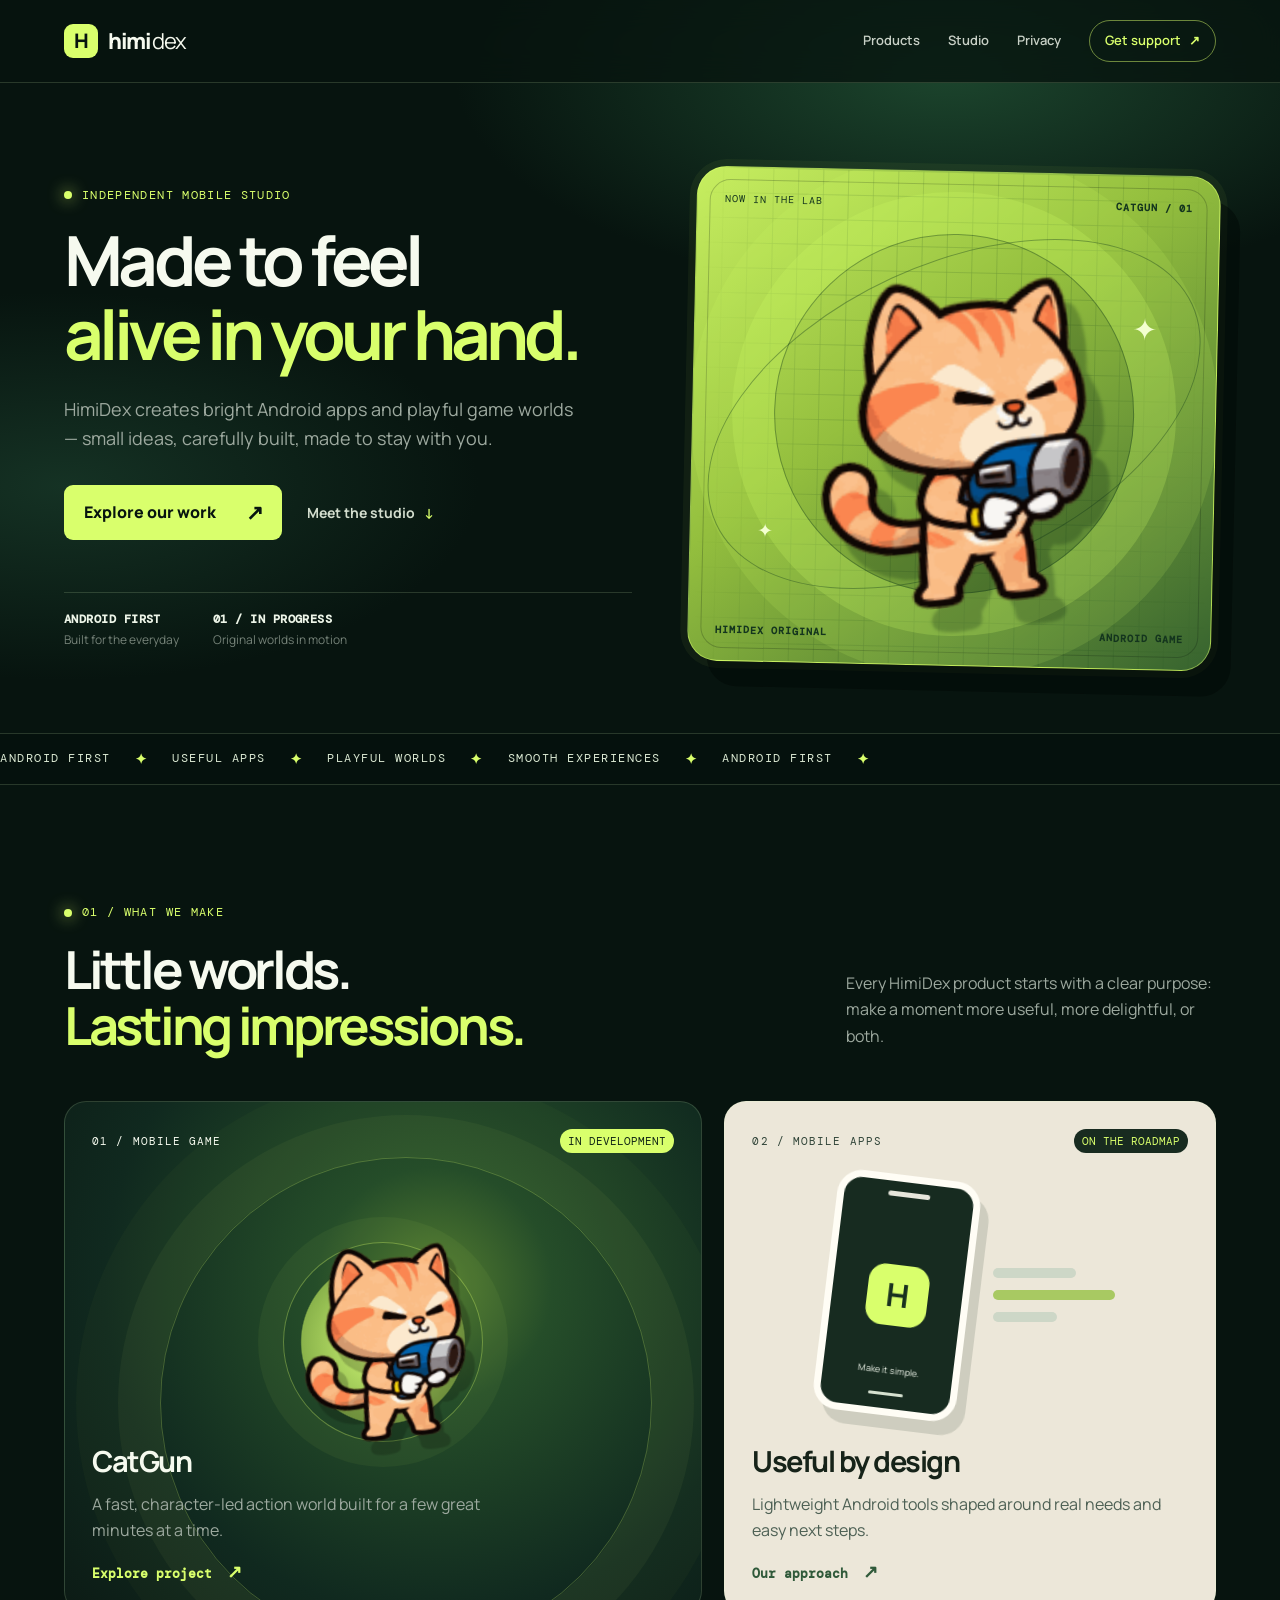
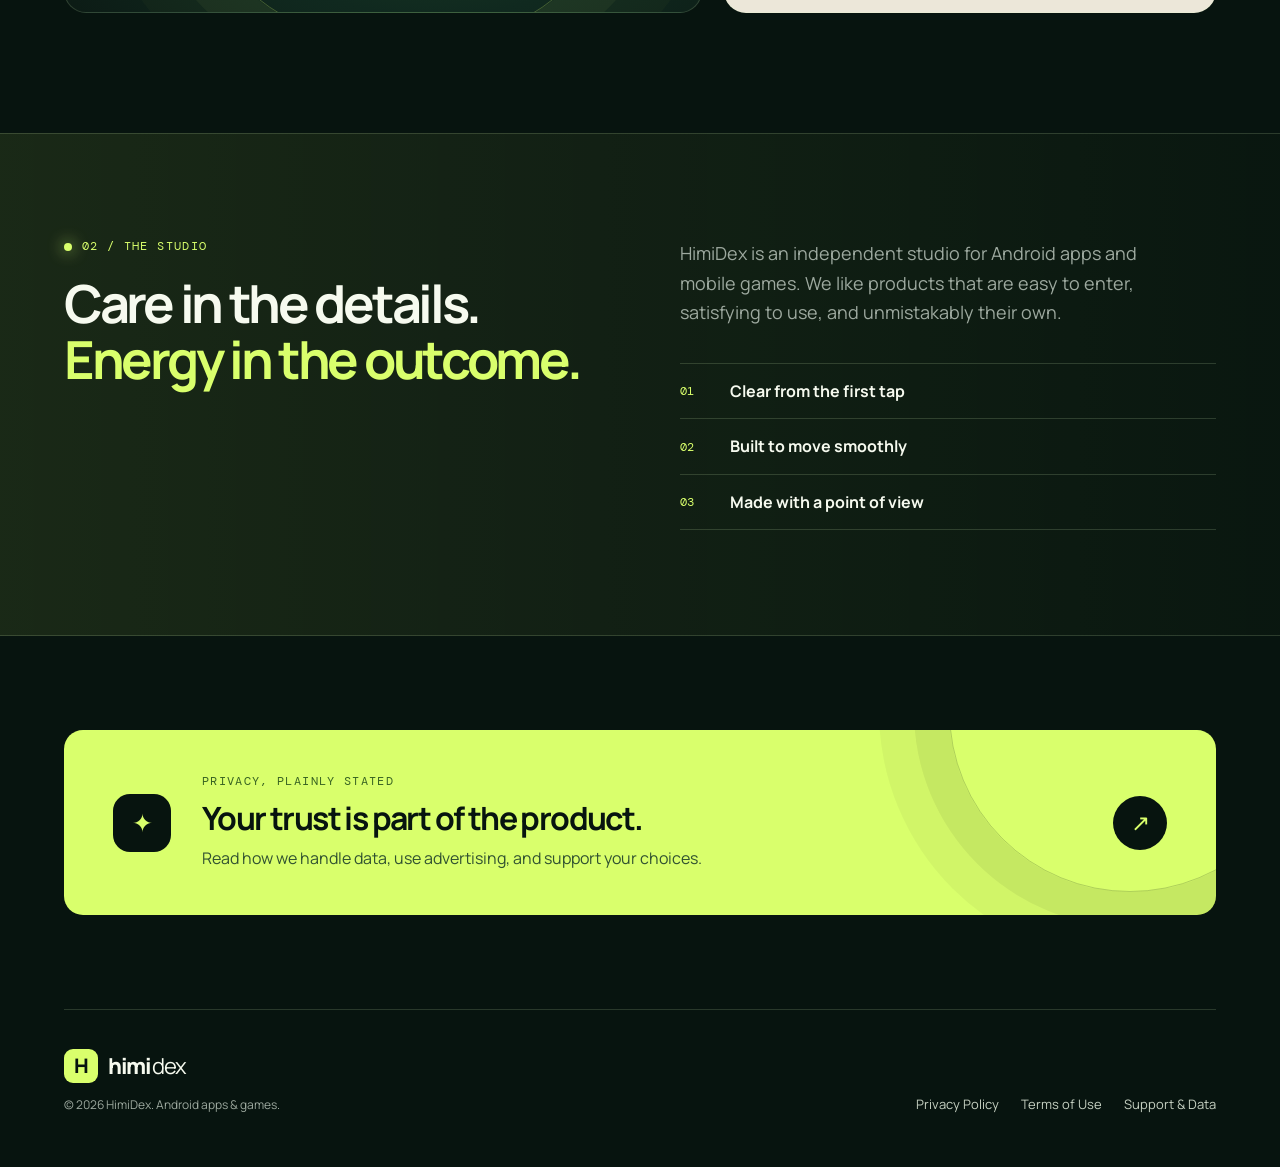
==== index.html @ a6551d79 "update" ====
<!doctype html>
<html lang="en">
<head>
  <meta charset="utf-8">
  <meta name="viewport" content="width=device-width,initial-scale=1">
  <meta name="theme-color" content="#07140f">
  <title>HimiDex — Android Apps & Games</title>
  <meta name="description" content="HimiDex builds Android apps and mobile games with personality, clarity, and momentum.">
  <link rel="stylesheet" href="/style.css">
  <link rel="icon" href="data:image/svg+xml,%3Csvg xmlns='http://www.w3.org/2000/svg' viewBox='0 0 40 40'%3E%3Crect width='40' height='40' rx='10' fill='%23d9ff6c'/%3E%3Ctext x='8' y='29' font-size='28' font-family='sans-serif' font-weight='bold' fill='%2307140f'%3EH%3C/text%3E%3C/svg%3E">
</head>
<body>
  <a class="skip" href="#main">Skip to content</a>
  <header class="site-header"><nav class="wrap"><a class="brand" href="/"><b>H</b>himi<span>dex</span></a><div class="links"><a href="#products">Products</a><a href="#about">Studio</a><a href="/privacy-policy/">Privacy</a><a class="contact" href="/support/">Get support <i>↗</i></a></div></nav></header>
  <main id="main">
    <section class="hero wrap">
      <div class="hero-copy">
        <div class="eyebrow"><span></span> Independent mobile studio</div>
        <h1>Made to feel<br><em>alive in your hand.</em></h1>
        <p>HimiDex creates bright Android apps and playful game worlds — small ideas, carefully built, made to stay with you.</p>
        <div class="hero-actions"><a class="button" href="#products">Explore our work <span>↗</span></a><a class="quiet-link" href="#about">Meet the studio <span>↓</span></a></div>
        <div class="hero-meta"><div><strong>Android first</strong><span>Built for the everyday</span></div><div><strong>01 / In progress</strong><span>Original worlds in motion</span></div></div>
      </div>
      <div class="hero-stage" aria-label="CatGun game project preview">
        <div class="stage-label"><span>NOW IN THE LAB</span><strong>CATGUN / 01</strong></div>
        <div class="orbit orbit-one"></div><div class="orbit orbit-two"></div><div class="spark spark-one">✦</div><div class="spark spark-two">✦</div>
        <div class="pixel-grid"></div><img src="/cat-hero.png" alt="Cat warrior character from the CatGun project" width="245" height="287">
        <div class="stage-foot"><span>HIMIDEX ORIGINAL</span><span>ANDROID GAME</span></div>
      </div>
    </section>
    <div class="ticker" aria-label="HimiDex values"><div><span>ANDROID FIRST</span><b>✦</b><span>USEFUL APPS</span><b>✦</b><span>PLAYFUL WORLDS</span><b>✦</b><span>SMOOTH EXPERIENCES</span><b>✦</b><span>ANDROID FIRST</span><b>✦</b></div></div>
    <section id="products" class="section wrap">
      <div class="section-head"><div><div class="eyebrow"><span></span> 01 / What we make</div><h2>Little worlds.<br><em>Lasting impressions.</em></h2></div><p>Every HimiDex product starts with a clear purpose: make a moment more useful, more delightful, or both.</p></div>
      <div class="product-grid">
        <article class="project-card game-card"><div class="card-top"><span>01 / Mobile game</span><i>In development</i></div><div class="game-orb"><img src="/cat-hero.png" alt="" width="100" height="117"></div><div class="card-bottom"><h3>CatGun</h3><p>A fast, character-led action world built for a few great minutes at a time.</p><a href="/support/" aria-label="Get support for CatGun">Explore project <span>↗</span></a></div></article>
        <article class="project-card app-card"><div class="card-top"><span>02 / Mobile apps</span><i>On the roadmap</i></div><div class="app-visual"><div class="phone"><span></span><b>H</b><small>Make it simple.</small><i></i></div><div class="app-lines"><span></span><span></span><span></span></div></div><div class="card-bottom"><h3>Useful by design</h3><p>Lightweight Android tools shaped around real needs and easy next steps.</p><a href="#about">Our approach <span>↗</span></a></div></article>
      </div>
    </section>
    <section id="about" class="studio-section"><div class="wrap studio-grid"><div><div class="eyebrow"><span></span> 02 / The studio</div><h2>Care in the details.<br><em>Energy in the outcome.</em></h2></div><div class="studio-copy"><p>HimiDex is an independent studio for Android apps and mobile games. We like products that are easy to enter, satisfying to use, and unmistakably their own.</p><div class="principles"><div><b>01</b><span>Clear from the first tap</span></div><div><b>02</b><span>Built to move smoothly</span></div><div><b>03</b><span>Made with a point of view</span></div></div></div></div></section>
    <section class="privacy-section wrap"><div class="privacy-card"><div class="privacy-mark">✦</div><div><div class="eyebrow">Privacy, plainly stated</div><h2>Your trust is part of the product.</h2><p>Read how we handle data, use advertising, and support your choices.</p></div><a class="round-link" href="/privacy-policy/" aria-label="Read our Privacy Policy">↗</a></div></section>
  </main>
  <footer class="wrap footer"><div><a class="brand" href="/"><b>H</b>himi<span>dex</span></a><p>© 2026 HimiDex. Android apps & games.</p></div><div class="footer-links"><a href="/privacy-policy/">Privacy Policy</a><a href="/terms/">Terms of Use</a><a href="/support/">Support & Data</a></div></footer>
</body></html>
---- style.css ----
@import url('https://fonts.googleapis.com/css2?family=DM+Mono&family=Manrope:wght@400;500;600;700;800&display=swap');
:root{color-scheme:dark;--ink:#07140f;--panel:#10261d;--muted:#9da99f;--acid:#d9ff6c;--line:rgba(220,255,192,.16);--white:#f6faef}*{box-sizing:border-box}html{scroll-behavior:smooth;scroll-padding-top:100px}body{margin:0;background:var(--ink);color:var(--white);font:16px/1.65 Manrope,Arial,sans-serif;overflow-x:hidden}body:before{content:"";position:fixed;inset:0;z-index:-2;background:radial-gradient(ellipse 55% 35% at 74% 8%,#1c452d 0%,transparent 70%),radial-gradient(ellipse 45% 30% at 5% 54%,#153224 0%,transparent 72%),var(--ink)}body:after{content:"";position:fixed;inset:0;z-index:-1;opacity:.17;pointer-events:none;background-image:linear-gradient(rgba(220,255,192,.14) 1px,transparent 1px),linear-gradient(90deg,rgba(220,255,192,.14) 1px,transparent 1px);background-size:70px 70px;mask-image:linear-gradient(#0001,transparent 70%)}a{color:inherit;text-decoration:none}.wrap{width:min(1190px,90%);margin-inline:auto}.skip{position:absolute;top:-60px;left:12px;background:var(--acid);color:var(--ink);padding:10px 14px;z-index:20}.skip:focus{top:12px}.site-header{border-bottom:1px solid var(--line);backdrop-filter:blur(16px);position:sticky;top:0;z-index:10;background:rgba(7,20,15,.78)}nav{height:82px;display:flex;align-items:center;justify-content:space-between;gap:24px}.brand{font-weight:800;letter-spacing:-1.3px;font-size:22px;display:flex;align-items:center;gap:1px}.brand b{display:grid;place-items:center;width:34px;height:34px;margin-right:9px;border-radius:9px;background:var(--acid);color:var(--ink);font:800 20px/1 Manrope}.brand span{font-weight:400}.links{display:flex;align-items:center;gap:28px;font-size:13px;font-weight:600;color:#c8d0c6}.links>a{transition:color .2s}.links>a:hover{color:var(--acid)}.contact{border:1px solid rgba(217,255,108,.48);border-radius:999px;padding:9px 15px;color:var(--acid)!important}.contact i{font-style:normal;margin-left:5px}.hero{min-height:650px;padding:79px 0 58px;display:grid;grid-template-columns:1.04fr .96fr;align-items:center;gap:60px}.eyebrow{font:12px/1.3 "DM Mono",monospace;letter-spacing:1.35px;text-transform:uppercase;color:var(--acid);display:flex;align-items:center;gap:10px;margin:0 0 20px}.eyebrow span{width:8px;height:8px;border-radius:50%;background:var(--acid);box-shadow:0 0 16px var(--acid)}h1,h2,h3,p{margin-top:0}h1{font-size:clamp(45px,5.4vw,76px);line-height:1.06;letter-spacing:-4.6px;margin-bottom:25px;max-width:700px}h1 em,h2 em{font-style:normal;color:var(--acid)}p{color:var(--muted)}.hero-copy>p{max-width:520px;font-size:18px}.hero-actions{display:flex;align-items:center;gap:25px;margin-top:31px}.button{background:var(--acid);color:var(--ink);display:inline-flex;align-items:center;gap:30px;font-weight:800;padding:14px 18px 14px 20px;border-radius:9px;transition:transform .2s,box-shadow .2s}.button span{font-size:21px;line-height:1}.button:hover{transform:translateY(-3px);box-shadow:0 13px 30px rgba(217,255,108,.18)}.quiet-link{font-size:14px;font-weight:700;color:#d3ddce}.quiet-link span{color:var(--acid);margin-left:6px}.hero-meta{display:flex;gap:34px;margin-top:52px;padding-top:18px;border-top:1px solid var(--line)}.hero-meta div{display:grid}.hero-meta strong{font:700 12px "DM Mono",monospace;color:#edf5e8;text-transform:uppercase;letter-spacing:.45px}.hero-meta span{font-size:12px;color:#758278;margin-top:3px}.hero-stage{position:relative;min-height:495px;border:1px solid rgba(217,255,108,.5);border-radius:30px;overflow:hidden;background:linear-gradient(142deg,#d9ff6c -15%,#94bf3e 42%,#1e4b2b 115%);isolation:isolate;box-shadow:20px 25px 0 rgba(1,8,5,.45),0 0 0 7px rgba(217,255,108,.05);transform:rotate(1.25deg)}.hero-stage:after{content:"";position:absolute;inset:12px;border:1px solid rgba(3,20,10,.22);border-radius:21px;z-index:-1}.stage-label,.stage-foot{position:absolute;left:27px;right:27px;display:flex;justify-content:space-between;z-index:3;color:#14351e;font:10px "DM Mono",monospace;letter-spacing:1px}.stage-label{top:25px}.stage-label strong{font-size:10px}.stage-foot{bottom:24px;font-weight:700}.hero-stage img{position:absolute;width:276px;height:auto;left:50%;top:50%;z-index:2;transform:translate(-50%,-43%) rotate(-7deg);filter:drop-shadow(16px 26px 1px rgba(11,40,19,.28));image-rendering:auto}.orbit{position:absolute;border:1px solid rgba(14,56,26,.37);border-radius:50%;left:50%;top:49%;transform:translate(-50%,-50%);z-index:1}.orbit-one{width:360px;height:360px;box-shadow:0 0 0 42px rgba(205,255,100,.21),0 0 0 84px rgba(205,255,100,.13)}.orbit-two{width:525px;height:300px;transform:translate(-50%,-50%) rotate(-26deg)}.pixel-grid{position:absolute;inset:0;opacity:.28;background-image:linear-gradient(rgba(22,66,30,.54) 1px,transparent 1px),linear-gradient(90deg,rgba(22,66,30,.54) 1px,transparent 1px);background-size:25px 25px;mask-image:linear-gradient(90deg,transparent,#000 28%,#000 75%,transparent)}.spark{position:absolute;color:#f3ffd0;font-size:30px;z-index:3}.spark-one{right:60px;top:128px}.spark-two{left:67px;bottom:115px;font-size:19px}.ticker{border-block:1px solid var(--line);overflow:hidden;background:rgba(5,17,12,.52);white-space:nowrap}.ticker>div{padding:16px 0;display:flex;width:max-content;gap:24px;font:12px "DM Mono",monospace;letter-spacing:1.5px;color:#dbe9d3;animation:marquee 28s linear infinite}.ticker b{color:var(--acid);font-size:14px}@keyframes marquee{to{transform:translateX(-20%)}}.section{padding:120px 0}.section-head{display:flex;justify-content:space-between;align-items:end;gap:55px;margin-bottom:47px}.section-head h2,.studio-section h2{font-size:clamp(37px,4.1vw,58px);line-height:1.08;letter-spacing:-3.3px;margin:0}.section-head>p{max-width:370px;margin:0 0 5px}.product-grid{display:grid;grid-template-columns:1.13fr .87fr;gap:22px}.project-card{min-height:510px;padding:27px;border:1px solid var(--line);border-radius:22px;display:flex;flex-direction:column;overflow:hidden;position:relative}.card-top{display:flex;justify-content:space-between;align-items:center;font:11px "DM Mono",monospace;letter-spacing:1.1px;text-transform:uppercase;z-index:2}.card-top i{font-style:normal;letter-spacing:0;color:#122716;background:var(--acid);padding:5px 8px;border-radius:99px}.game-card{background:radial-gradient(circle at 58% 36%,#547d30 0%,#254d29 24%,#10291f 67%,#0c1b15 100%)}.game-card:before{content:"";position:absolute;width:490px;height:490px;border-radius:50%;border:1px solid rgba(217,255,108,.25);left:15%;top:55px;box-shadow:0 0 0 42px rgba(217,255,108,.045),0 0 0 84px rgba(217,255,108,.025)}.game-orb{position:absolute;left:50%;top:47%;width:200px;height:200px;transform:translate(-50%,-50%);border-radius:50%;display:grid;place-items:center;border:1px solid rgba(217,255,108,.35);background:radial-gradient(circle,#d7ff79,#8ab34b 58%,transparent 59%);box-shadow:0 0 0 25px rgba(217,255,108,.05)}.game-orb img{width:164px;height:auto;filter:drop-shadow(8px 15px 0 rgba(0,0,0,.2));transform:rotate(-7deg)}.card-bottom{margin-top:auto;position:relative;z-index:2}.card-bottom h3{font-size:29px;letter-spacing:-1.5px;margin-bottom:5px}.card-bottom p{max-width:450px;margin-bottom:15px}.card-bottom a{font:700 13px "DM Mono",monospace;color:var(--acid)}.card-bottom a span{font-size:18px;margin-left:7px}.app-card{background:#ece7d9;color:#162319}.app-card .card-top{color:#304438}.app-card .card-top i{background:#182b20;color:var(--acid)}.app-card .card-bottom p{color:#4d6054}.app-card .card-bottom a{color:#305a3a}.app-visual{display:flex;gap:24px;align-items:center;justify-content:center;height:285px;position:relative}.phone{width:144px;height:241px;border-radius:25px;background:#172b20;border:7px solid #fffdf5;box-shadow:10px 13px 0 rgba(15,34,19,.13);display:flex;align-items:center;justify-content:center;position:relative;transform:rotate(7deg)}.phone>span{position:absolute;top:10px;width:42px;height:5px;background:#e6e5db;border-radius:10px}.phone b{display:grid;place-items:center;width:61px;height:61px;border-radius:17px;background:var(--acid);color:#18301e;font-size:32px}.phone small{position:absolute;bottom:30px;color:#edf4e9;font-size:9px}.phone i{position:absolute;bottom:13px;width:35px;height:3px;background:#d6e1d0;border-radius:99px}.app-lines{display:grid;gap:12px}.app-lines span{display:block;height:10px;border-radius:99px;background:#cdd7c7}.app-lines span:nth-child(1){width:83px}.app-lines span:nth-child(2){width:122px;background:#a8c962}.app-lines span:nth-child(3){width:64px}.studio-section{background:linear-gradient(90deg,rgba(217,255,108,.09),rgba(217,255,108,.015));border-block:1px solid var(--line);padding:105px 0}.studio-grid{display:grid;grid-template-columns:1fr 1fr;gap:80px}.studio-copy>p{font-size:18px;max-width:505px}.principles{margin-top:35px;border-top:1px solid var(--line)}.principles div{display:grid;grid-template-columns:50px 1fr;align-items:center;padding:14px 0;border-bottom:1px solid var(--line)}.principles b{color:var(--acid);font:12px "DM Mono",monospace}.principles span{font-weight:700}.privacy-section{padding:94px 0}.privacy-card{padding:44px 49px;display:grid;grid-template-columns:auto 1fr auto;align-items:center;gap:31px;border-radius:19px;background:var(--acid);color:var(--ink);position:relative;overflow:hidden}.privacy-card:after{content:"";position:absolute;width:360px;height:360px;border-radius:50%;border:1px solid rgba(7,20,15,.2);right:-95px;top:-200px;box-shadow:0 0 0 35px rgba(7,20,15,.06),0 0 0 70px rgba(7,20,15,.04)}.privacy-mark{width:58px;height:58px;display:grid;place-items:center;border-radius:17px;background:var(--ink);color:var(--acid);font-size:25px}.privacy-card .eyebrow{color:#386322;margin-bottom:10px}.privacy-card h2{font-size:32px;line-height:1.15;letter-spacing:-1.6px;margin-bottom:8px}.privacy-card p{color:#315231;margin:0}.round-link{position:relative;z-index:1;width:54px;height:54px;border-radius:50%;display:grid;place-items:center;background:var(--ink);color:var(--acid);font-size:23px;transition:transform .2s}.round-link:hover{transform:rotate(45deg)}.footer{border-top:1px solid var(--line);padding:38px 0 52px;display:flex;align-items:end;justify-content:space-between;gap:25px}.footer p{font-size:12px;margin:11px 0 0}.footer-links{display:flex;gap:22px;flex-wrap:wrap;font-size:13px;color:#c6d1c2}.footer-links a:hover{color:var(--acid)}.legal{max-width:800px;padding:65px 0 90px}.legal h1{font-size:42px;letter-spacing:-1.5px}.legal h2{font-size:23px;margin-top:38px}.legal a{text-decoration:underline}.notice{border-left:3px solid var(--acid);background:var(--panel);padding:20px 24px}.legal li{color:var(--muted);margin:10px 0}@media(max-width:780px){.wrap{width:min(92%,1190px)}nav{height:auto;min-height:74px;padding:14px 0}.links{gap:13px;font-size:11px}.links>a:not(.contact){display:none}.contact{padding:8px 11px}.hero{grid-template-columns:1fr;padding:58px 0 46px;gap:48px;min-height:0}h1{letter-spacing:-3px}.hero-copy>p{font-size:16px}.hero-meta{margin-top:35px;gap:17px}.hero-stage{min-height:410px;transform:none}.hero-stage img{width:230px}.section{padding:78px 0}.section-head{display:block;margin-bottom:32px}.section-head>p{margin-top:21px}.product-grid,.studio-grid{grid-template-columns:1fr}.project-card{min-height:450px}.studio-section{padding:75px 0}.studio-grid{gap:28px}.privacy-section{padding:65px 0}.privacy-card{padding:29px;grid-template-columns:auto 1fr;gap:20px}.privacy-card h2{font-size:26px}.privacy-card p{grid-column:1/-1}.round-link{grid-column:2;justify-self:end}.footer{display:block}.footer-links{margin-top:25px}.ticker>div{animation-duration:20s}.legal h1{font-size:34px}}@media(prefers-reduced-motion:reduce){*,*:before,*:after{animation:none!important;scroll-behavior:auto!important;transition:none!important}}
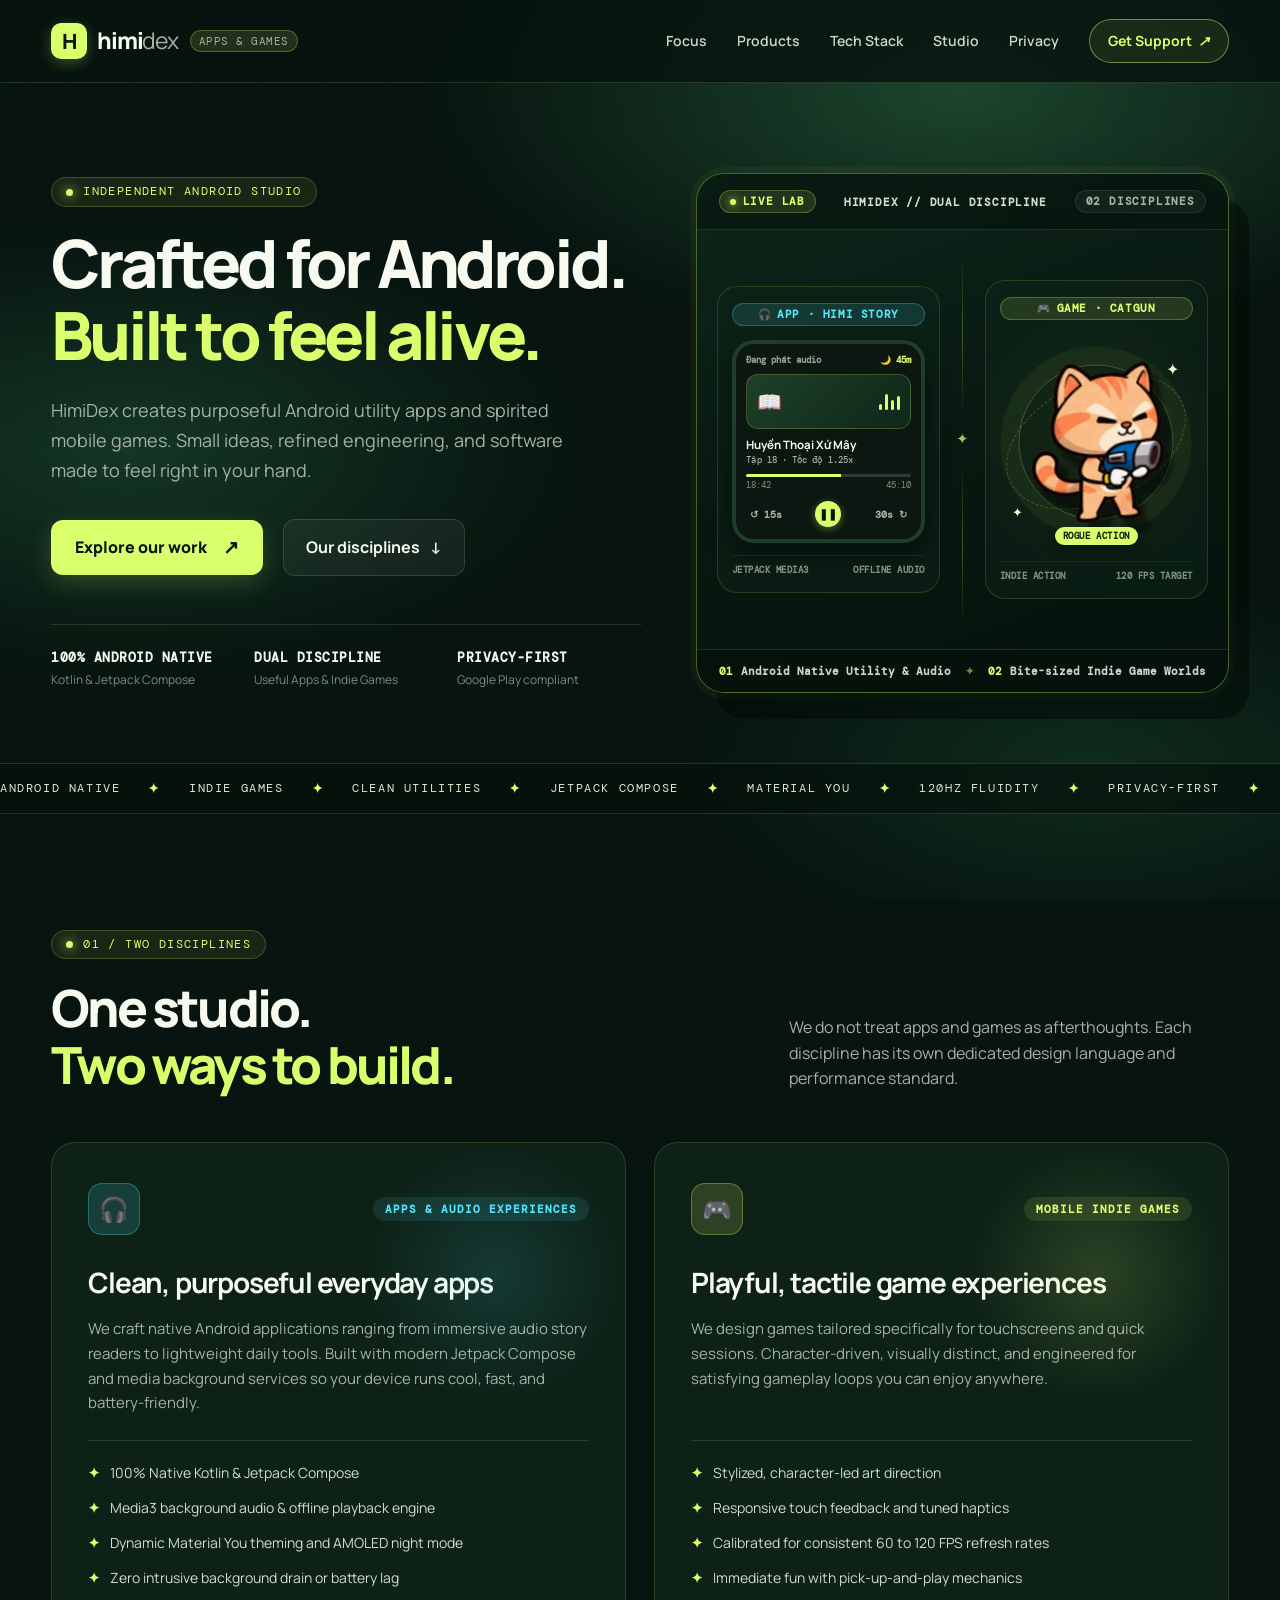
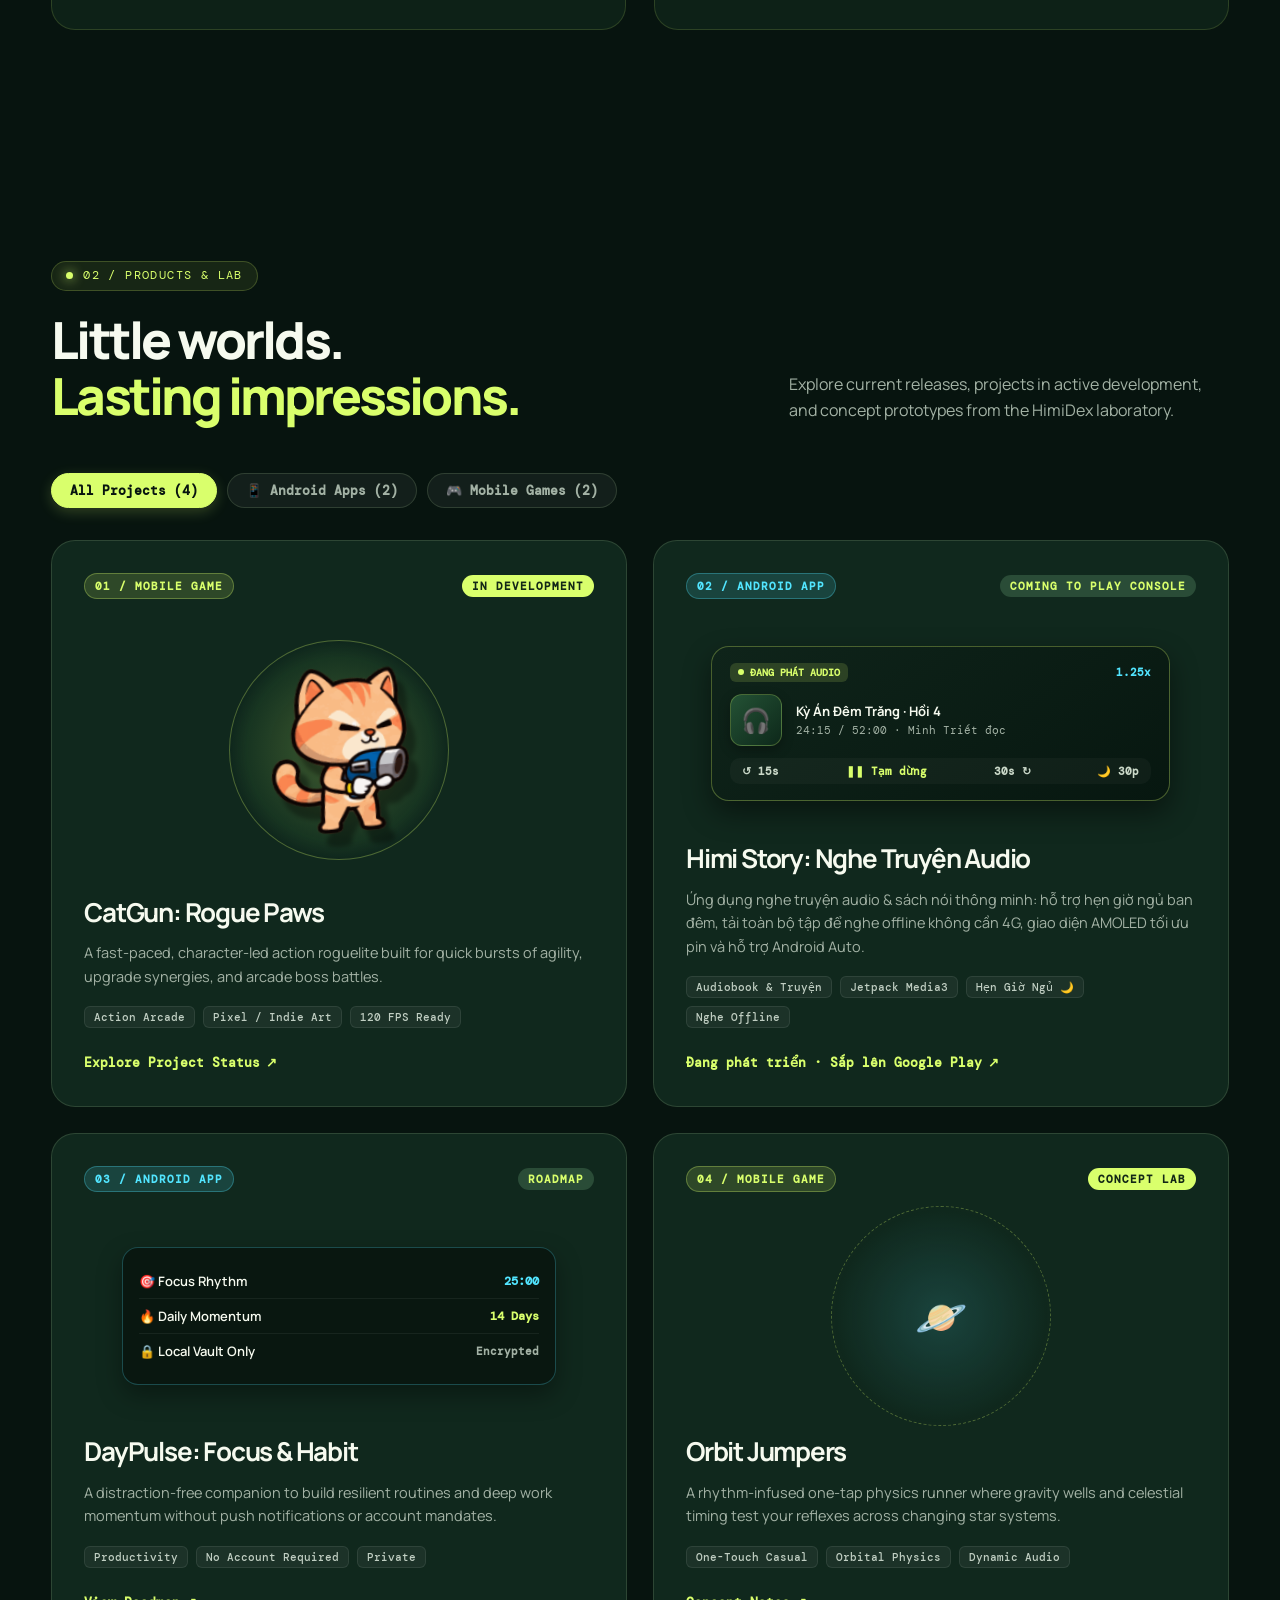
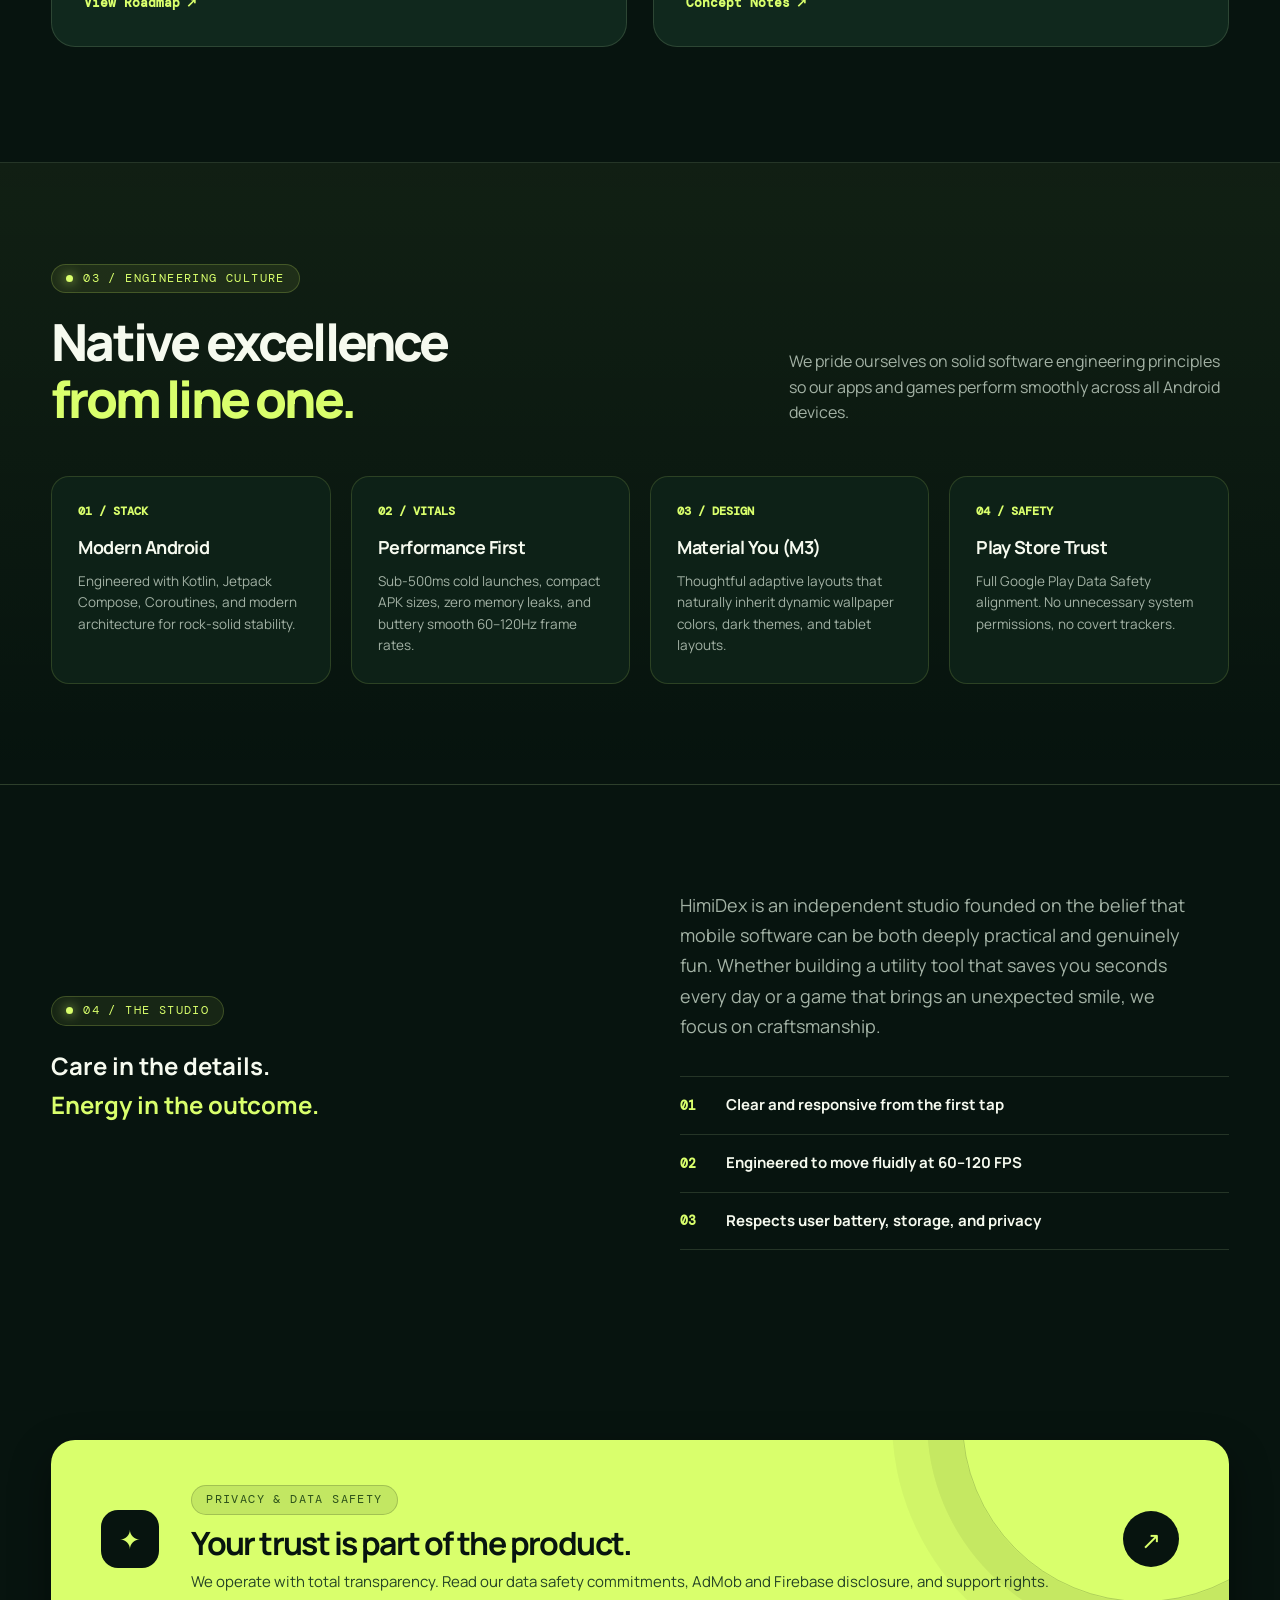
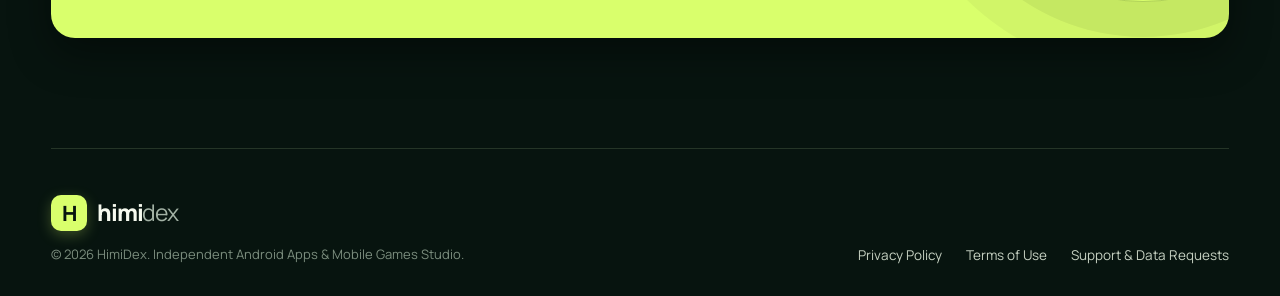
==== commit a8580b19: "update" ====
--- a/index.html
+++ b/index.html
@@ -2,42 +2,471 @@
 <html lang="en">
 <head>
   <meta charset="utf-8">
-  <meta name="viewport" content="width=device-width,initial-scale=1">
+  <meta name="viewport" content="width=device-width, initial-scale=1">
   <meta name="theme-color" content="#07140f">
-  <title>HimiDex — Android Apps & Games</title>
-  <meta name="description" content="HimiDex builds Android apps and mobile games with personality, clarity, and momentum.">
-  <link rel="stylesheet" href="/style.css">
-  <link rel="icon" href="data:image/svg+xml,%3Csvg xmlns='http://www.w3.org/2000/svg' viewBox='0 0 40 40'%3E%3Crect width='40' height='40' rx='10' fill='%23d9ff6c'/%3E%3Ctext x='8' y='29' font-size='28' font-family='sans-serif' font-weight='bold' fill='%2307140f'%3EH%3C/text%3E%3C/svg%3E">
+  <title>HimiDex — Android Apps & Mobile Games Studio</title>
+  <meta name="description" content="HimiDex is an independent mobile studio crafting lightweight Android utility apps and playful indie mobile games. Built for performance, personality, and privacy.">
+  <link rel="stylesheet" href="style.css">
+  <link rel="icon" href="data:image/svg+xml,%3Csvg xmlns='http://www.w3.org/2000/svg' viewBox='0 0 40 40'%3E%3Crect width='40' height='40' rx='10' fill='%23d9ff6c'/%3E%3Ctext x='8' y='29' font-size='28' font-family='sans-serif' font-weight='800' fill='%2307140f'%3EH%3C/text%3E%3C/svg%3E">
 </head>
 <body>
   <a class="skip" href="#main">Skip to content</a>
-  <header class="site-header"><nav class="wrap"><a class="brand" href="/"><b>H</b>himi<span>dex</span></a><div class="links"><a href="#products">Products</a><a href="#about">Studio</a><a href="/privacy-policy/">Privacy</a><a class="contact" href="/support/">Get support <i>↗</i></a></div></nav></header>
+
+  <!-- Header -->
+  <header class="site-header">
+    <nav class="wrap">
+      <a class="brand" href="./" aria-label="HimiDex Home">
+        <b>H</b>himi<span>dex</span>
+        <span class="brand-badge">APPS &amp; GAMES</span>
+      </a>
+      <div class="links">
+        <a href="#focus">Focus</a>
+        <a href="#products">Products</a>
+        <a href="#engineering">Tech Stack</a>
+        <a href="#about">Studio</a>
+        <a href="privacy-policy/">Privacy</a>
+        <a class="contact-btn" href="support/">Get Support <i>↗</i></a>
+      </div>
+    </nav>
+  </header>
+
   <main id="main">
+    <!-- Hero Section -->
     <section class="hero wrap">
       <div class="hero-copy">
-        <div class="eyebrow"><span></span> Independent mobile studio</div>
-        <h1>Made to feel<br><em>alive in your hand.</em></h1>
-        <p>HimiDex creates bright Android apps and playful game worlds — small ideas, carefully built, made to stay with you.</p>
-        <div class="hero-actions"><a class="button" href="#products">Explore our work <span>↗</span></a><a class="quiet-link" href="#about">Meet the studio <span>↓</span></a></div>
-        <div class="hero-meta"><div><strong>Android first</strong><span>Built for the everyday</span></div><div><strong>01 / In progress</strong><span>Original worlds in motion</span></div></div>
-      </div>
-      <div class="hero-stage" aria-label="CatGun game project preview">
-        <div class="stage-label"><span>NOW IN THE LAB</span><strong>CATGUN / 01</strong></div>
-        <div class="orbit orbit-one"></div><div class="orbit orbit-two"></div><div class="spark spark-one">✦</div><div class="spark spark-two">✦</div>
-        <div class="pixel-grid"></div><img src="/cat-hero.png" alt="Cat warrior character from the CatGun project" width="245" height="287">
-        <div class="stage-foot"><span>HIMIDEX ORIGINAL</span><span>ANDROID GAME</span></div>
-      </div>
-    </section>
-    <div class="ticker" aria-label="HimiDex values"><div><span>ANDROID FIRST</span><b>✦</b><span>USEFUL APPS</span><b>✦</b><span>PLAYFUL WORLDS</span><b>✦</b><span>SMOOTH EXPERIENCES</span><b>✦</b><span>ANDROID FIRST</span><b>✦</b></div></div>
+        <div class="eyebrow"><span></span> Independent Android Studio</div>
+        <h1>Crafted for Android.<br><em>Built to feel alive.</em></h1>
+        <p>HimiDex creates purposeful Android utility apps and spirited mobile games. Small ideas, refined engineering, and software made to feel right in your hand.</p>
+        
+        <div class="hero-actions">
+          <a class="button" href="#products">Explore our work <span>↗</span></a>
+          <a class="button-secondary" href="#focus">Our disciplines <span>↓</span></a>
+        </div>
+
+        <div class="hero-meta">
+          <div>
+            <strong>100% Android Native</strong>
+            <span>Kotlin &amp; Jetpack Compose</span>
+          </div>
+          <div>
+            <strong>Dual Discipline</strong>
+            <span>Useful Apps &amp; Indie Games</span>
+          </div>
+          <div>
+            <strong>Privacy-First</strong>
+            <span>Google Play compliant</span>
+          </div>
+        </div>
+      </div>
+
+      <!-- Unified Dual Discipline Hero Stage -->
+      <div class="hero-stage" aria-label="HimiDex Dual Studio Showcase: Apps and Games">
+        <!-- Stage Top Bar -->
+        <div class="stage-header-bar">
+          <div class="stage-pill-live">
+            <span class="live-dot"></span> LIVE LAB
+          </div>
+          <div class="stage-center-label">HIMIDEX // DUAL DISCIPLINE</div>
+          <div class="stage-stat-pill">02 DISCIPLINES</div>
+        </div>
+
+        <!-- Stage Dual Showcase Body -->
+        <div class="stage-dual-container">
+          <!-- Left Wing: Android App (Himi Story) -->
+          <div class="stage-card stage-card-app">
+            <div class="stage-card-badge">
+              <span>🎧</span>
+              <span>APP · HIMI STORY</span>
+            </div>
+
+            <div class="mockup-mini-phone">
+              <div class="screen-top">
+                <span class="screen-time">Đang phát audio</span>
+                <span class="screen-sleep">🌙 45m</span>
+              </div>
+
+              <div class="screen-player-art">
+                <div class="art-thumb">📖</div>
+                <div class="art-wave" title="Audio playing">
+                  <span class="wave-stick"></span>
+                  <span class="wave-stick"></span>
+                  <span class="wave-stick"></span>
+                  <span class="wave-stick"></span>
+                </div>
+              </div>
+
+              <div class="track-title">Huyền Thoại Xứ Mây</div>
+              <div class="track-sub">Tập 18 · Tốc độ 1.25x</div>
+
+              <div class="screen-scrubber">
+                <div class="scrub-bar"><div class="scrub-progress"></div></div>
+                <div class="scrub-times"><span>18:42</span><span>45:10</span></div>
+              </div>
+
+              <div class="screen-controls">
+                <span class="ctrl-btn-sub">↺ 15s</span>
+                <span class="ctrl-btn-play">❚❚</span>
+                <span class="ctrl-btn-sub">30s ↻</span>
+              </div>
+            </div>
+
+            <div class="stage-card-footer">
+              <span>JETPACK MEDIA3</span>
+              <span>OFFLINE AUDIO</span>
+            </div>
+          </div>
+
+          <!-- Center Bridge Connector -->
+          <div class="stage-bridge">
+            <span class="bridge-spark">✦</span>
+          </div>
+
+          <!-- Right Wing: Indie Game (CatGun) -->
+          <div class="stage-card stage-card-game">
+            <div class="stage-card-badge game-badge">
+              <span>🎮</span>
+              <span>GAME · CATGUN</span>
+            </div>
+
+            <div class="game-stage-arena">
+              <div class="arena-orbit arena-orbit-one"></div>
+              <div class="arena-orbit arena-orbit-two"></div>
+              <div class="arena-sparkle s1">✦</div>
+              <div class="arena-sparkle s2">✦</div>
+              <img class="arena-character" src="cat-hero.png" alt="Cat warrior character from the CatGun project" width="160" height="187">
+              <div class="arena-hud-chip">ROGUE ACTION</div>
+            </div>
+
+            <div class="stage-card-footer">
+              <span>INDIE ACTION</span>
+              <span>120 FPS TARGET</span>
+            </div>
+          </div>
+        </div>
+
+        <!-- Stage Bottom Dock Bar -->
+        <div class="stage-bottom-bar">
+          <div class="dock-item">
+            <b>01</b> <span>Android Native Utility &amp; Audio</span>
+          </div>
+          <div class="dock-divider">✦</div>
+          <div class="dock-item">
+            <b>02</b> <span>Bite-sized Indie Game Worlds</span>
+          </div>
+        </div>
+      </div>
+    </section>
+
+    <!-- Marquee Ticker -->
+    <div class="ticker" aria-label="HimiDex values">
+      <div>
+        <span>ANDROID NATIVE</span><b>✦</b>
+        <span>INDIE GAMES</span><b>✦</b>
+        <span>CLEAN UTILITIES</span><b>✦</b>
+        <span>JETPACK COMPOSE</span><b>✦</b>
+        <span>MATERIAL YOU</span><b>✦</b>
+        <span>120HZ FLUIDITY</span><b>✦</b>
+        <span>PRIVACY-FIRST</span><b>✦</b>
+        <span>NO BLOATWARE</span><b>✦</b>
+        <span>ANDROID NATIVE</span><b>✦</b>
+        <span>INDIE GAMES</span><b>✦</b>
+        <span>CLEAN UTILITIES</span><b>✦</b>
+      </div>
+    </div>
+
+    <!-- Dual Focus Pillars -->
+    <section id="focus" class="section wrap">
+      <div class="section-head">
+        <div>
+          <div class="eyebrow"><span></span> 01 / Two Disciplines</div>
+          <h2>One studio.<br><em>Two ways to build.</em></h2>
+        </div>
+        <p>We do not treat apps and games as afterthoughts. Each discipline has its own dedicated design language and performance standard.</p>
+      </div>
+
+      <div class="pillars-grid">
+        <!-- Pillar 1: Android Apps -->
+        <article class="pillar-card pillar-apps">
+          <div class="pillar-icon-row">
+            <div class="pillar-icon">🎧</div>
+            <span class="pillar-tag">Apps &amp; Audio Experiences</span>
+          </div>
+          <h3>Clean, purposeful everyday apps</h3>
+          <p>We craft native Android applications ranging from immersive audio story readers to lightweight daily tools. Built with modern Jetpack Compose and media background services so your device runs cool, fast, and battery-friendly.</p>
+          <ul class="pillar-features">
+            <li><b>✦</b> 100% Native Kotlin &amp; Jetpack Compose</li>
+            <li><b>✦</b> Media3 background audio &amp; offline playback engine</li>
+            <li><b>✦</b> Dynamic Material You theming and AMOLED night mode</li>
+            <li><b>✦</b> Zero intrusive background drain or battery lag</li>
+          </ul>
+        </article>
+
+        <!-- Pillar 2: Mobile Games -->
+        <article class="pillar-card pillar-games">
+          <div class="pillar-icon-row">
+            <div class="pillar-icon">🎮</div>
+            <span class="pillar-tag">Mobile Indie Games</span>
+          </div>
+          <h3>Playful, tactile game experiences</h3>
+          <p>We design games tailored specifically for touchscreens and quick sessions. Character-driven, visually distinct, and engineered for satisfying gameplay loops you can enjoy anywhere.</p>
+          <ul class="pillar-features">
+            <li><b>✦</b> Stylized, character-led art direction</li>
+            <li><b>✦</b> Responsive touch feedback and tuned haptics</li>
+            <li><b>✦</b> Calibrated for consistent 60 to 120 FPS refresh rates</li>
+            <li><b>✦</b> Immediate fun with pick-up-and-play mechanics</li>
+          </ul>
+        </article>
+      </div>
+    </section>
+
+    <!-- Products & Portfolio Section -->
     <section id="products" class="section wrap">
-      <div class="section-head"><div><div class="eyebrow"><span></span> 01 / What we make</div><h2>Little worlds.<br><em>Lasting impressions.</em></h2></div><p>Every HimiDex product starts with a clear purpose: make a moment more useful, more delightful, or both.</p></div>
-      <div class="product-grid">
-        <article class="project-card game-card"><div class="card-top"><span>01 / Mobile game</span><i>In development</i></div><div class="game-orb"><img src="/cat-hero.png" alt="" width="100" height="117"></div><div class="card-bottom"><h3>CatGun</h3><p>A fast, character-led action world built for a few great minutes at a time.</p><a href="/support/" aria-label="Get support for CatGun">Explore project <span>↗</span></a></div></article>
-        <article class="project-card app-card"><div class="card-top"><span>02 / Mobile apps</span><i>On the roadmap</i></div><div class="app-visual"><div class="phone"><span></span><b>H</b><small>Make it simple.</small><i></i></div><div class="app-lines"><span></span><span></span><span></span></div></div><div class="card-bottom"><h3>Useful by design</h3><p>Lightweight Android tools shaped around real needs and easy next steps.</p><a href="#about">Our approach <span>↗</span></a></div></article>
-      </div>
-    </section>
-    <section id="about" class="studio-section"><div class="wrap studio-grid"><div><div class="eyebrow"><span></span> 02 / The studio</div><h2>Care in the details.<br><em>Energy in the outcome.</em></h2></div><div class="studio-copy"><p>HimiDex is an independent studio for Android apps and mobile games. We like products that are easy to enter, satisfying to use, and unmistakably their own.</p><div class="principles"><div><b>01</b><span>Clear from the first tap</span></div><div><b>02</b><span>Built to move smoothly</span></div><div><b>03</b><span>Made with a point of view</span></div></div></div></div></section>
-    <section class="privacy-section wrap"><div class="privacy-card"><div class="privacy-mark">✦</div><div><div class="eyebrow">Privacy, plainly stated</div><h2>Your trust is part of the product.</h2><p>Read how we handle data, use advertising, and support your choices.</p></div><a class="round-link" href="/privacy-policy/" aria-label="Read our Privacy Policy">↗</a></div></section>
+      <div class="section-head">
+        <div>
+          <div class="eyebrow"><span></span> 02 / Products &amp; Lab</div>
+          <h2>Little worlds.<br><em>Lasting impressions.</em></h2>
+        </div>
+        <p>Explore current releases, projects in active development, and concept prototypes from the HimiDex laboratory.</p>
+      </div>
+
+      <!-- Filter Tabs -->
+      <div class="filter-tabs" role="tablist" aria-label="Product categories">
+        <button class="filter-btn active" data-filter="all" onclick="filterProducts('all', this)">All Projects (4)</button>
+        <button class="filter-btn" data-filter="app" onclick="filterProducts('app', this)">📱 Android Apps (2)</button>
+        <button class="filter-btn" data-filter="game" onclick="filterProducts('game', this)">🎮 Mobile Games (2)</button>
+      </div>
+
+      <!-- Product Cards Grid -->
+      <div class="product-grid" id="productGrid">
+        <!-- Product 1: CatGun (Game) -->
+        <article class="product-card" data-category="game">
+          <div class="card-top">
+            <span class="badge-tag badge-game">01 / Mobile Game</span>
+            <i class="card-status">In Development</i>
+          </div>
+          <div class="card-visual-area">
+            <div class="game-card-bg">
+              <img src="cat-hero.png" alt="CatGun game hero character" width="140" height="164">
+            </div>
+          </div>
+          <div class="card-bottom">
+            <h3>CatGun: Rogue Paws</h3>
+            <p>A fast-paced, character-led action roguelite built for quick bursts of agility, upgrade synergies, and arcade boss battles.</p>
+            <div class="card-meta-tags">
+              <span class="meta-pill">Action Arcade</span>
+              <span class="meta-pill">Pixel / Indie Art</span>
+              <span class="meta-pill">120 FPS Ready</span>
+            </div>
+            <a class="card-action-link" href="support/" aria-label="Get project support or beta info for CatGun">Explore Project Status <span>↗</span></a>
+          </div>
+        </article>
+
+        <!-- Product 2: Himi Story (Audio Story App) -->
+        <article class="product-card" data-category="app">
+          <div class="card-top">
+            <span class="badge-tag badge-app">02 / Android App</span>
+            <i class="card-status alt">Coming to Play Console</i>
+          </div>
+          <div class="card-visual-area">
+            <div class="app-audio-preview">
+              <div class="audio-preview-top">
+                <div class="audio-badge-live">
+                  <span class="audio-pulse-dot"></span>
+                  <span>ĐANG PHÁT AUDIO</span>
+                </div>
+                <span style="font: 700 11px var(--font-mono); color: var(--app-cyan);">1.25x</span>
+              </div>
+              <div class="audio-preview-body">
+                <div class="audio-cover-art">🎧</div>
+                <div class="audio-meta-text">
+                  <div class="audio-meta-title">Kỳ Án Đêm Trăng · Hồi 4</div>
+                  <div class="audio-meta-sub">24:15 / 52:00 · Minh Triết đọc</div>
+                </div>
+              </div>
+              <div class="audio-ctrl-strip">
+                <span>↺ 15s</span>
+                <span><b>❚❚ Tạm dừng</b></span>
+                <span>30s ↻</span>
+                <span>🌙 30p</span>
+              </div>
+            </div>
+          </div>
+          <div class="card-bottom">
+            <h3>Himi Story: Nghe Truyện Audio</h3>
+            <p>Ứng dụng nghe truyện audio &amp; sách nói thông minh: hỗ trợ hẹn giờ ngủ ban đêm, tải toàn bộ tập để nghe offline không cần 4G, giao diện AMOLED tối ưu pin và hỗ trợ Android Auto.</p>
+            <div class="card-meta-tags">
+              <span class="meta-pill">Audiobook &amp; Truyện</span>
+              <span class="meta-pill">Jetpack Media3</span>
+              <span class="meta-pill">Hẹn Giờ Ngủ 🌙</span>
+              <span class="meta-pill">Nghe Offline</span>
+            </div>
+            <a class="card-action-link" href="support/" aria-label="Learn about Himi Story Audio App">Đang phát triển · Sắp lên Google Play <span>↗</span></a>
+          </div>
+        </article>
+
+        <!-- Product 3: DayPulse (App) -->
+        <article class="product-card" data-category="app">
+          <div class="card-top">
+            <span class="badge-tag badge-app">03 / Android App</span>
+            <i class="card-status alt">Roadmap</i>
+          </div>
+          <div class="card-visual-area">
+            <div class="app-ui-preview">
+              <div class="app-ui-row">
+                <span class="app-ui-title">🎯 Focus Rhythm</span>
+                <span style="font: 700 12px var(--font-mono); color: var(--app-cyan);">25:00</span>
+              </div>
+              <div class="app-ui-row">
+                <span class="app-ui-title">🔥 Daily Momentum</span>
+                <span style="font: 700 12px var(--font-mono); color: var(--acid);">14 Days</span>
+              </div>
+              <div class="app-ui-row">
+                <span class="app-ui-title">🔒 Local Vault Only</span>
+                <span style="font: 600 11px var(--font-mono); color: var(--muted);">Encrypted</span>
+              </div>
+            </div>
+          </div>
+          <div class="card-bottom">
+            <h3>DayPulse: Focus &amp; Habit</h3>
+            <p>A distraction-free companion to build resilient routines and deep work momentum without push notifications or account mandates.</p>
+            <div class="card-meta-tags">
+              <span class="meta-pill">Productivity</span>
+              <span class="meta-pill">No Account Required</span>
+              <span class="meta-pill">Private</span>
+            </div>
+            <a class="card-action-link" href="support/" aria-label="View DayPulse roadmap">View Roadmap <span>↗</span></a>
+          </div>
+        </article>
+
+        <!-- Product 4: Orbit Jumpers (Game) -->
+        <article class="product-card" data-category="game">
+          <div class="card-top">
+            <span class="badge-tag badge-game">04 / Mobile Game</span>
+            <i class="card-status">Concept Lab</i>
+          </div>
+          <div class="card-visual-area">
+            <div class="game-card-bg" style="border-style: dashed; background: radial-gradient(circle, rgba(82, 229, 255, 0.15), transparent 70%);">
+              <div style="font-size: 42px;">🪐</div>
+            </div>
+          </div>
+          <div class="card-bottom">
+            <h3>Orbit Jumpers</h3>
+            <p>A rhythm-infused one-tap physics runner where gravity wells and celestial timing test your reflexes across changing star systems.</p>
+            <div class="card-meta-tags">
+              <span class="meta-pill">One-Touch Casual</span>
+              <span class="meta-pill">Orbital Physics</span>
+              <span class="meta-pill">Dynamic Audio</span>
+            </div>
+            <a class="card-action-link" href="support/" aria-label="Check concept notes for Orbit Jumpers">Concept Notes <span>↗</span></a>
+          </div>
+        </article>
+      </div>
+    </section>
+
+    <!-- Engineering & Standards Section -->
+    <section id="engineering" class="tech-section">
+      <div class="wrap">
+        <div class="section-head">
+          <div>
+            <div class="eyebrow"><span></span> 03 / Engineering Culture</div>
+            <h2>Native excellence<br><em>from line one.</em></h2>
+          </div>
+          <p>We pride ourselves on solid software engineering principles so our apps and games perform smoothly across all Android devices.</p>
+        </div>
+
+        <div class="tech-grid">
+          <div class="tech-card">
+            <div class="tech-card-num">01 / STACK</div>
+            <h4>Modern Android</h4>
+            <p>Engineered with Kotlin, Jetpack Compose, Coroutines, and modern architecture for rock-solid stability.</p>
+          </div>
+
+          <div class="tech-card">
+            <div class="tech-card-num">02 / VITALS</div>
+            <h4>Performance First</h4>
+            <p>Sub-500ms cold launches, compact APK sizes, zero memory leaks, and buttery smooth 60–120Hz frame rates.</p>
+          </div>
+
+          <div class="tech-card">
+            <div class="tech-card-num">03 / DESIGN</div>
+            <h4>Material You (M3)</h4>
+            <p>Thoughtful adaptive layouts that naturally inherit dynamic wallpaper colors, dark themes, and tablet layouts.</p>
+          </div>
+
+          <div class="tech-card">
+            <div class="tech-card-num">04 / SAFETY</div>
+            <h4>Play Store Trust</h4>
+            <p>Full Google Play Data Safety alignment. No unnecessary system permissions, no covert trackers.</p>
+          </div>
+        </div>
+      </div>
+    </section>
+
+    <!-- About Studio Section -->
+    <section id="about" class="studio-section">
+      <div class="wrap studio-grid">
+        <div>
+          <div class="eyebrow"><span></span> 04 / The Studio</div>
+          <h2>Care in the details.<br><em>Energy in the outcome.</em></h2>
+        </div>
+        <div class="studio-copy">
+          <p>HimiDex is an independent studio founded on the belief that mobile software can be both deeply practical and genuinely fun. Whether building a utility tool that saves you seconds every day or a game that brings an unexpected smile, we focus on craftsmanship.</p>
+          <div class="principles">
+            <div><b>01</b><span>Clear and responsive from the first tap</span></div>
+            <div><b>02</b><span>Engineered to move fluidly at 60–120 FPS</span></div>
+            <div><b>03</b><span>Respects user battery, storage, and privacy</span></div>
+          </div>
+        </div>
+      </div>
+    </section>
+
+    <!-- Privacy & Google Play Trust Section -->
+    <section class="privacy-section wrap">
+      <div class="privacy-card">
+        <div class="privacy-mark">✦</div>
+        <div>
+          <div class="eyebrow">Privacy &amp; Data Safety</div>
+          <h2>Your trust is part of the product.</h2>
+          <p>We operate with total transparency. Read our data safety commitments, AdMob and Firebase disclosure, and support rights.</p>
+        </div>
+        <a class="round-link" href="privacy-policy/" aria-label="Read our Privacy Policy">↗</a>
+      </div>
+    </section>
   </main>
-  <footer class="wrap footer"><div><a class="brand" href="/"><b>H</b>himi<span>dex</span></a><p>© 2026 HimiDex. Android apps & games.</p></div><div class="footer-links"><a href="/privacy-policy/">Privacy Policy</a><a href="/terms/">Terms of Use</a><a href="/support/">Support & Data</a></div></footer>
-</body></html>
+
+  <!-- Footer -->
+  <footer class="wrap footer">
+    <div>
+      <a class="brand" href="./">
+        <b>H</b>himi<span>dex</span>
+      </a>
+      <p>© 2026 HimiDex. Independent Android Apps &amp; Mobile Games Studio.</p>
+    </div>
+    <div class="footer-links">
+      <a href="privacy-policy/">Privacy Policy</a>
+      <a href="terms/">Terms of Use</a>
+      <a href="support/">Support &amp; Data Requests</a>
+    </div>
+  </footer>
+
+  <!-- Light Vanilla JavaScript for Interactive Filter -->
+  <script>
+    function filterProducts(category, btn) {
+      // Update active button state
+      document.querySelectorAll('.filter-btn').forEach(b => b.classList.remove('active'));
+      btn.classList.add('active');
+
+      // Filter product cards
+      const cards = document.querySelectorAll('.product-card');
+      cards.forEach(card => {
+        const cardCat = card.getAttribute('data-category');
+        if (category === 'all' || cardCat === category) {
+          card.classList.remove('hidden');
+        } else {
+          card.classList.add('hidden');
+        }
+      });
+    }
+  </script>
+</body>
+</html>
--- a/style.css
+++ b/style.css
@@ -1,2 +1,1619 @@
-@import url('https://fonts.googleapis.com/css2?family=DM+Mono&family=Manrope:wght@400;500;600;700;800&display=swap');
-:root{color-scheme:dark;--ink:#07140f;--panel:#10261d;--muted:#9da99f;--acid:#d9ff6c;--line:rgba(220,255,192,.16);--white:#f6faef}*{box-sizing:border-box}html{scroll-behavior:smooth;scroll-padding-top:100px}body{margin:0;background:var(--ink);color:var(--white);font:16px/1.65 Manrope,Arial,sans-serif;overflow-x:hidden}body:before{content:"";position:fixed;inset:0;z-index:-2;background:radial-gradient(ellipse 55% 35% at 74% 8%,#1c452d 0%,transparent 70%),radial-gradient(ellipse 45% 30% at 5% 54%,#153224 0%,transparent 72%),var(--ink)}body:after{content:"";position:fixed;inset:0;z-index:-1;opacity:.17;pointer-events:none;background-image:linear-gradient(rgba(220,255,192,.14) 1px,transparent 1px),linear-gradient(90deg,rgba(220,255,192,.14) 1px,transparent 1px);background-size:70px 70px;mask-image:linear-gradient(#0001,transparent 70%)}a{color:inherit;text-decoration:none}.wrap{width:min(1190px,90%);margin-inline:auto}.skip{position:absolute;top:-60px;left:12px;background:var(--acid);color:var(--ink);padding:10px 14px;z-index:20}.skip:focus{top:12px}.site-header{border-bottom:1px solid var(--line);backdrop-filter:blur(16px);position:sticky;top:0;z-index:10;background:rgba(7,20,15,.78)}nav{height:82px;display:flex;align-items:center;justify-content:space-between;gap:24px}.brand{font-weight:800;letter-spacing:-1.3px;font-size:22px;display:flex;align-items:center;gap:1px}.brand b{display:grid;place-items:center;width:34px;height:34px;margin-right:9px;border-radius:9px;background:var(--acid);color:var(--ink);font:800 20px/1 Manrope}.brand span{font-weight:400}.links{display:flex;align-items:center;gap:28px;font-size:13px;font-weight:600;color:#c8d0c6}.links>a{transition:color .2s}.links>a:hover{color:var(--acid)}.contact{border:1px solid rgba(217,255,108,.48);border-radius:999px;padding:9px 15px;color:var(--acid)!important}.contact i{font-style:normal;margin-left:5px}.hero{min-height:650px;padding:79px 0 58px;display:grid;grid-template-columns:1.04fr .96fr;align-items:center;gap:60px}.eyebrow{font:12px/1.3 "DM Mono",monospace;letter-spacing:1.35px;text-transform:uppercase;color:var(--acid);display:flex;align-items:center;gap:10px;margin:0 0 20px}.eyebrow span{width:8px;height:8px;border-radius:50%;background:var(--acid);box-shadow:0 0 16px var(--acid)}h1,h2,h3,p{margin-top:0}h1{font-size:clamp(45px,5.4vw,76px);line-height:1.06;letter-spacing:-4.6px;margin-bottom:25px;max-width:700px}h1 em,h2 em{font-style:normal;color:var(--acid)}p{color:var(--muted)}.hero-copy>p{max-width:520px;font-size:18px}.hero-actions{display:flex;align-items:center;gap:25px;margin-top:31px}.button{background:var(--acid);color:var(--ink);display:inline-flex;align-items:center;gap:30px;font-weight:800;padding:14px 18px 14px 20px;border-radius:9px;transition:transform .2s,box-shadow .2s}.button span{font-size:21px;line-height:1}.button:hover{transform:translateY(-3px);box-shadow:0 13px 30px rgba(217,255,108,.18)}.quiet-link{font-size:14px;font-weight:700;color:#d3ddce}.quiet-link span{color:var(--acid);margin-left:6px}.hero-meta{display:flex;gap:34px;margin-top:52px;padding-top:18px;border-top:1px solid var(--line)}.hero-meta div{display:grid}.hero-meta strong{font:700 12px "DM Mono",monospace;color:#edf5e8;text-transform:uppercase;letter-spacing:.45px}.hero-meta span{font-size:12px;color:#758278;margin-top:3px}.hero-stage{position:relative;min-height:495px;border:1px solid rgba(217,255,108,.5);border-radius:30px;overflow:hidden;background:linear-gradient(142deg,#d9ff6c -15%,#94bf3e 42%,#1e4b2b 115%);isolation:isolate;box-shadow:20px 25px 0 rgba(1,8,5,.45),0 0 0 7px rgba(217,255,108,.05);transform:rotate(1.25deg)}.hero-stage:after{content:"";position:absolute;inset:12px;border:1px solid rgba(3,20,10,.22);border-radius:21px;z-index:-1}.stage-label,.stage-foot{position:absolute;left:27px;right:27px;display:flex;justify-content:space-between;z-index:3;color:#14351e;font:10px "DM Mono",monospace;letter-spacing:1px}.stage-label{top:25px}.stage-label strong{font-size:10px}.stage-foot{bottom:24px;font-weight:700}.hero-stage img{position:absolute;width:276px;height:auto;left:50%;top:50%;z-index:2;transform:translate(-50%,-43%) rotate(-7deg);filter:drop-shadow(16px 26px 1px rgba(11,40,19,.28));image-rendering:auto}.orbit{position:absolute;border:1px solid rgba(14,56,26,.37);border-radius:50%;left:50%;top:49%;transform:translate(-50%,-50%);z-index:1}.orbit-one{width:360px;height:360px;box-shadow:0 0 0 42px rgba(205,255,100,.21),0 0 0 84px rgba(205,255,100,.13)}.orbit-two{width:525px;height:300px;transform:translate(-50%,-50%) rotate(-26deg)}.pixel-grid{position:absolute;inset:0;opacity:.28;background-image:linear-gradient(rgba(22,66,30,.54) 1px,transparent 1px),linear-gradient(90deg,rgba(22,66,30,.54) 1px,transparent 1px);background-size:25px 25px;mask-image:linear-gradient(90deg,transparent,#000 28%,#000 75%,transparent)}.spark{position:absolute;color:#f3ffd0;font-size:30px;z-index:3}.spark-one{right:60px;top:128px}.spark-two{left:67px;bottom:115px;font-size:19px}.ticker{border-block:1px solid var(--line);overflow:hidden;background:rgba(5,17,12,.52);white-space:nowrap}.ticker>div{padding:16px 0;display:flex;width:max-content;gap:24px;font:12px "DM Mono",monospace;letter-spacing:1.5px;color:#dbe9d3;animation:marquee 28s linear infinite}.ticker b{color:var(--acid);font-size:14px}@keyframes marquee{to{transform:translateX(-20%)}}.section{padding:120px 0}.section-head{display:flex;justify-content:space-between;align-items:end;gap:55px;margin-bottom:47px}.section-head h2,.studio-section h2{font-size:clamp(37px,4.1vw,58px);line-height:1.08;letter-spacing:-3.3px;margin:0}.section-head>p{max-width:370px;margin:0 0 5px}.product-grid{display:grid;grid-template-columns:1.13fr .87fr;gap:22px}.project-card{min-height:510px;padding:27px;border:1px solid var(--line);border-radius:22px;display:flex;flex-direction:column;overflow:hidden;position:relative}.card-top{display:flex;justify-content:space-between;align-items:center;font:11px "DM Mono",monospace;letter-spacing:1.1px;text-transform:uppercase;z-index:2}.card-top i{font-style:normal;letter-spacing:0;color:#122716;background:var(--acid);padding:5px 8px;border-radius:99px}.game-card{background:radial-gradient(circle at 58% 36%,#547d30 0%,#254d29 24%,#10291f 67%,#0c1b15 100%)}.game-card:before{content:"";position:absolute;width:490px;height:490px;border-radius:50%;border:1px solid rgba(217,255,108,.25);left:15%;top:55px;box-shadow:0 0 0 42px rgba(217,255,108,.045),0 0 0 84px rgba(217,255,108,.025)}.game-orb{position:absolute;left:50%;top:47%;width:200px;height:200px;transform:translate(-50%,-50%);border-radius:50%;display:grid;place-items:center;border:1px solid rgba(217,255,108,.35);background:radial-gradient(circle,#d7ff79,#8ab34b 58%,transparent 59%);box-shadow:0 0 0 25px rgba(217,255,108,.05)}.game-orb img{width:164px;height:auto;filter:drop-shadow(8px 15px 0 rgba(0,0,0,.2));transform:rotate(-7deg)}.card-bottom{margin-top:auto;position:relative;z-index:2}.card-bottom h3{font-size:29px;letter-spacing:-1.5px;margin-bottom:5px}.card-bottom p{max-width:450px;margin-bottom:15px}.card-bottom a{font:700 13px "DM Mono",monospace;color:var(--acid)}.card-bottom a span{font-size:18px;margin-left:7px}.app-card{background:#ece7d9;color:#162319}.app-card .card-top{color:#304438}.app-card .card-top i{background:#182b20;color:var(--acid)}.app-card .card-bottom p{color:#4d6054}.app-card .card-bottom a{color:#305a3a}.app-visual{display:flex;gap:24px;align-items:center;justify-content:center;height:285px;position:relative}.phone{width:144px;height:241px;border-radius:25px;background:#172b20;border:7px solid #fffdf5;box-shadow:10px 13px 0 rgba(15,34,19,.13);display:flex;align-items:center;justify-content:center;position:relative;transform:rotate(7deg)}.phone>span{position:absolute;top:10px;width:42px;height:5px;background:#e6e5db;border-radius:10px}.phone b{display:grid;place-items:center;width:61px;height:61px;border-radius:17px;background:var(--acid);color:#18301e;font-size:32px}.phone small{position:absolute;bottom:30px;color:#edf4e9;font-size:9px}.phone i{position:absolute;bottom:13px;width:35px;height:3px;background:#d6e1d0;border-radius:99px}.app-lines{display:grid;gap:12px}.app-lines span{display:block;height:10px;border-radius:99px;background:#cdd7c7}.app-lines span:nth-child(1){width:83px}.app-lines span:nth-child(2){width:122px;background:#a8c962}.app-lines span:nth-child(3){width:64px}.studio-section{background:linear-gradient(90deg,rgba(217,255,108,.09),rgba(217,255,108,.015));border-block:1px solid var(--line);padding:105px 0}.studio-grid{display:grid;grid-template-columns:1fr 1fr;gap:80px}.studio-copy>p{font-size:18px;max-width:505px}.principles{margin-top:35px;border-top:1px solid var(--line)}.principles div{display:grid;grid-template-columns:50px 1fr;align-items:center;padding:14px 0;border-bottom:1px solid var(--line)}.principles b{color:var(--acid);font:12px "DM Mono",monospace}.principles span{font-weight:700}.privacy-section{padding:94px 0}.privacy-card{padding:44px 49px;display:grid;grid-template-columns:auto 1fr auto;align-items:center;gap:31px;border-radius:19px;background:var(--acid);color:var(--ink);position:relative;overflow:hidden}.privacy-card:after{content:"";position:absolute;width:360px;height:360px;border-radius:50%;border:1px solid rgba(7,20,15,.2);right:-95px;top:-200px;box-shadow:0 0 0 35px rgba(7,20,15,.06),0 0 0 70px rgba(7,20,15,.04)}.privacy-mark{width:58px;height:58px;display:grid;place-items:center;border-radius:17px;background:var(--ink);color:var(--acid);font-size:25px}.privacy-card .eyebrow{color:#386322;margin-bottom:10px}.privacy-card h2{font-size:32px;line-height:1.15;letter-spacing:-1.6px;margin-bottom:8px}.privacy-card p{color:#315231;margin:0}.round-link{position:relative;z-index:1;width:54px;height:54px;border-radius:50%;display:grid;place-items:center;background:var(--ink);color:var(--acid);font-size:23px;transition:transform .2s}.round-link:hover{transform:rotate(45deg)}.footer{border-top:1px solid var(--line);padding:38px 0 52px;display:flex;align-items:end;justify-content:space-between;gap:25px}.footer p{font-size:12px;margin:11px 0 0}.footer-links{display:flex;gap:22px;flex-wrap:wrap;font-size:13px;color:#c6d1c2}.footer-links a:hover{color:var(--acid)}.legal{max-width:800px;padding:65px 0 90px}.legal h1{font-size:42px;letter-spacing:-1.5px}.legal h2{font-size:23px;margin-top:38px}.legal a{text-decoration:underline}.notice{border-left:3px solid var(--acid);background:var(--panel);padding:20px 24px}.legal li{color:var(--muted);margin:10px 0}@media(max-width:780px){.wrap{width:min(92%,1190px)}nav{height:auto;min-height:74px;padding:14px 0}.links{gap:13px;font-size:11px}.links>a:not(.contact){display:none}.contact{padding:8px 11px}.hero{grid-template-columns:1fr;padding:58px 0 46px;gap:48px;min-height:0}h1{letter-spacing:-3px}.hero-copy>p{font-size:16px}.hero-meta{margin-top:35px;gap:17px}.hero-stage{min-height:410px;transform:none}.hero-stage img{width:230px}.section{padding:78px 0}.section-head{display:block;margin-bottom:32px}.section-head>p{margin-top:21px}.product-grid,.studio-grid{grid-template-columns:1fr}.project-card{min-height:450px}.studio-section{padding:75px 0}.studio-grid{gap:28px}.privacy-section{padding:65px 0}.privacy-card{padding:29px;grid-template-columns:auto 1fr;gap:20px}.privacy-card h2{font-size:26px}.privacy-card p{grid-column:1/-1}.round-link{grid-column:2;justify-self:end}.footer{display:block}.footer-links{margin-top:25px}.ticker>div{animation-duration:20s}.legal h1{font-size:34px}}@media(prefers-reduced-motion:reduce){*,*:before,*:after{animation:none!important;scroll-behavior:auto!important;transition:none!important}}
+@import url('https://fonts.googleapis.com/css2?family=DM+Mono:ital,wght@0,400;0,500;1,400&family=Manrope:wght@400;500;600;700;800&display=swap');
+
+:root {
+  color-scheme: dark;
+  --ink: #07140f;
+  --panel: #0d2117;
+  --panel-card: #10281d;
+  --panel-border: rgba(217, 255, 108, 0.15);
+  --muted: #a3b2a5;
+  --text-sub: #7b8d7e;
+  --acid: #d9ff6c;
+  --acid-soft: rgba(217, 255, 108, 0.12);
+  --acid-hover: #e8ff8f;
+  --app-cyan: #52e5ff;
+  --app-cyan-soft: rgba(82, 229, 255, 0.12);
+  --line: rgba(220, 255, 192, 0.14);
+  --white: #f6faef;
+  --font-main: 'Manrope', -apple-system, BlinkMacSystemFont, 'Segoe UI', Roboto, sans-serif;
+  --font-mono: 'DM Mono', monospace;
+}
+
+* {
+  box-sizing: border-box;
+}
+
+html {
+  scroll-behavior: smooth;
+  scroll-padding-top: 100px;
+}
+
+body {
+  margin: 0;
+  background: var(--ink);
+  color: var(--white);
+  font: 16px/1.65 var(--font-main);
+  overflow-x: hidden;
+  position: relative;
+}
+
+body::before {
+  content: "";
+  position: fixed;
+  inset: 0;
+  z-index: -2;
+  background:
+    radial-gradient(ellipse 60% 40% at 75% 10%, #1c452d 0%, transparent 70%),
+    radial-gradient(ellipse 50% 35% at 10% 50%, #143625 0%, transparent 72%),
+    radial-gradient(ellipse 45% 30% at 85% 85%, #0f2c1d 0%, transparent 70%),
+    var(--ink);
+}
+
+body::after {
+  content: "";
+  position: fixed;
+  inset: 0;
+  z-index: -1;
+  opacity: 0.15;
+  pointer-events: none;
+  background-image:
+    linear-gradient(rgba(220, 255, 192, 0.12) 1px, transparent 1px),
+    linear-gradient(90deg, rgba(220, 255, 192, 0.12) 1px, transparent 1px);
+  background-size: 64px 64px;
+  mask-image: linear-gradient(180deg, #000 0%, rgba(0, 0, 0, 0.4) 60%, transparent 95%);
+}
+
+a {
+  color: inherit;
+  text-decoration: none;
+}
+
+.wrap {
+  width: min(1200px, 92%);
+  margin-inline: auto;
+}
+
+.skip {
+  position: absolute;
+  top: -70px;
+  left: 16px;
+  background: var(--acid);
+  color: var(--ink);
+  padding: 10px 18px;
+  font-weight: 700;
+  border-radius: 8px;
+  z-index: 100;
+  transition: top 0.2s;
+}
+
+.skip:focus {
+  top: 16px;
+}
+
+/* Header & Navigation */
+.site-header {
+  border-bottom: 1px solid var(--line);
+  backdrop-filter: blur(20px);
+  -webkit-backdrop-filter: blur(20px);
+  position: sticky;
+  top: 0;
+  z-index: 50;
+  background: rgba(7, 20, 15, 0.82);
+  transition: background 0.3s;
+}
+
+nav {
+  height: 82px;
+  display: flex;
+  align-items: center;
+  justify-content: space-between;
+  gap: 24px;
+}
+
+.brand {
+  font-weight: 800;
+  letter-spacing: -1.2px;
+  font-size: 23px;
+  display: flex;
+  align-items: center;
+}
+
+.brand b {
+  display: grid;
+  place-items: center;
+  width: 36px;
+  height: 36px;
+  margin-right: 10px;
+  border-radius: 10px;
+  background: var(--acid);
+  color: var(--ink);
+  font: 800 21px/1 var(--font-main);
+  box-shadow: 0 4px 14px rgba(217, 255, 108, 0.25);
+}
+
+.brand span {
+  font-weight: 400;
+  color: var(--muted);
+}
+
+.brand-badge {
+  font: 500 11px var(--font-mono);
+  background: rgba(217, 255, 108, 0.12);
+  color: var(--acid);
+  border: 1px solid rgba(217, 255, 108, 0.25);
+  padding: 3px 8px;
+  border-radius: 999px;
+  margin-left: 12px;
+  letter-spacing: 0.5px;
+}
+
+.links {
+  display: flex;
+  align-items: center;
+  gap: 30px;
+  font-size: 14px;
+  font-weight: 600;
+  color: #cdd8cb;
+}
+
+.links > a {
+  transition: color 0.2s;
+}
+
+.links > a:hover {
+  color: var(--acid);
+}
+
+.contact-btn {
+  border: 1px solid rgba(217, 255, 108, 0.45);
+  background: rgba(217, 255, 108, 0.08);
+  border-radius: 999px;
+  padding: 9px 18px;
+  color: var(--acid) !important;
+  font-weight: 700;
+  transition: all 0.2s;
+  display: inline-flex;
+  align-items: center;
+  gap: 6px;
+}
+
+.contact-btn:hover {
+  background: var(--acid);
+  color: var(--ink) !important;
+  transform: translateY(-1px);
+}
+
+/* Hero Section */
+.hero {
+  min-height: 680px;
+  padding: 85px 0 65px;
+  display: grid;
+  grid-template-columns: 1.05fr 0.95fr;
+  align-items: center;
+  gap: 55px;
+}
+
+.eyebrow {
+  font: 12px/1.3 var(--font-mono);
+  letter-spacing: 1.4px;
+  text-transform: uppercase;
+  color: var(--acid);
+  display: inline-flex;
+  align-items: center;
+  gap: 10px;
+  margin: 0 0 20px;
+  background: rgba(217, 255, 108, 0.08);
+  padding: 6px 14px;
+  border-radius: 999px;
+  border: 1px solid rgba(217, 255, 108, 0.2);
+}
+
+.eyebrow span {
+  width: 7px;
+  height: 7px;
+  border-radius: 50%;
+  background: var(--acid);
+  box-shadow: 0 0 12px var(--acid);
+  animation: pulse-dot 2s infinite ease-in-out;
+}
+
+@keyframes pulse-dot {
+  0%, 100% { opacity: 1; transform: scale(1); }
+  50% { opacity: 0.4; transform: scale(0.85); }
+}
+
+h1, h2, h3, h4, p {
+  margin-top: 0;
+}
+
+h1 {
+  font-size: clamp(42px, 5.2vw, 70px);
+  line-height: 1.08;
+  letter-spacing: -3.8px;
+  margin-bottom: 24px;
+  font-weight: 800;
+}
+
+h1 em, h2 em {
+  font-style: normal;
+  color: var(--acid);
+}
+
+p {
+  color: var(--muted);
+}
+
+.hero-copy > p {
+  max-width: 530px;
+  font-size: 18px;
+  line-height: 1.68;
+}
+
+.hero-actions {
+  display: flex;
+  align-items: center;
+  gap: 20px;
+  margin-top: 34px;
+  flex-wrap: wrap;
+}
+
+.button {
+  background: var(--acid);
+  color: var(--ink);
+  display: inline-flex;
+  align-items: center;
+  gap: 16px;
+  font-weight: 800;
+  padding: 14px 24px;
+  border-radius: 12px;
+  transition: transform 0.2s, box-shadow 0.2s, background 0.2s;
+  box-shadow: 0 8px 24px rgba(217, 255, 108, 0.18);
+}
+
+.button span {
+  font-size: 19px;
+  line-height: 1;
+}
+
+.button:hover {
+  transform: translateY(-2px);
+  background: var(--acid-hover);
+  box-shadow: 0 14px 32px rgba(217, 255, 108, 0.28);
+}
+
+.button-secondary {
+  background: rgba(255, 255, 255, 0.05);
+  color: var(--white);
+  border: 1px solid var(--line);
+  display: inline-flex;
+  align-items: center;
+  gap: 10px;
+  font-weight: 700;
+  padding: 14px 22px;
+  border-radius: 12px;
+  transition: all 0.2s;
+}
+
+.button-secondary:hover {
+  background: rgba(255, 255, 255, 0.1);
+  border-color: rgba(217, 255, 108, 0.4);
+  color: var(--acid);
+}
+
+.hero-meta {
+  display: grid;
+  grid-template-columns: repeat(3, 1fr);
+  gap: 20px;
+  margin-top: 48px;
+  padding-top: 24px;
+  border-top: 1px solid var(--line);
+}
+
+.hero-meta div {
+  display: flex;
+  flex-direction: column;
+}
+
+.hero-meta strong {
+  font: 700 13px var(--font-mono);
+  color: #eff8eb;
+  text-transform: uppercase;
+  letter-spacing: 0.5px;
+}
+
+.hero-meta span {
+  font-size: 12px;
+  color: var(--text-sub);
+  margin-top: 4px;
+}
+
+/* Unified Dual Showcase Hero Stage */
+.hero-stage {
+  position: relative;
+  min-height: 520px;
+  border: 1px solid rgba(217, 255, 108, 0.32);
+  border-radius: 28px;
+  background: linear-gradient(160deg, #0d261a 0%, #081710 55%, #05120d 100%);
+  overflow: hidden;
+  box-shadow:
+    20px 26px 0 rgba(1, 8, 5, 0.5),
+    0 0 0 6px rgba(217, 255, 108, 0.04);
+  display: flex;
+  flex-direction: column;
+  justify-content: space-between;
+  transition: transform 0.3s ease, border-color 0.3s ease;
+}
+
+.hero-stage:hover {
+  border-color: rgba(217, 255, 108, 0.48);
+}
+
+/* Stage Header Bar */
+.stage-header-bar {
+  display: flex;
+  align-items: center;
+  justify-content: space-between;
+  padding: 16px 22px;
+  border-bottom: 1px solid rgba(217, 255, 108, 0.12);
+  font: 700 11px var(--font-mono);
+  letter-spacing: 0.8px;
+  background: rgba(5, 16, 11, 0.5);
+  backdrop-filter: blur(10px);
+  -webkit-backdrop-filter: blur(10px);
+  z-index: 5;
+}
+
+.stage-pill-live {
+  display: inline-flex;
+  align-items: center;
+  gap: 7px;
+  background: rgba(217, 255, 108, 0.12);
+  color: var(--acid);
+  padding: 4px 10px;
+  border-radius: 99px;
+  border: 1px solid rgba(217, 255, 108, 0.25);
+  font-size: 10.5px;
+}
+
+.live-dot {
+  width: 6px;
+  height: 6px;
+  border-radius: 50%;
+  background: var(--acid);
+  box-shadow: 0 0 8px var(--acid);
+  animation: pulse-dot 1.5s infinite;
+}
+
+.stage-center-label {
+  color: #cfdece;
+  font-size: 11px;
+}
+
+.stage-stat-pill {
+  color: var(--muted);
+  background: rgba(255, 255, 255, 0.05);
+  padding: 4px 10px;
+  border-radius: 99px;
+  border: 1px solid rgba(255, 255, 255, 0.08);
+  font-size: 10.5px;
+}
+
+/* Stage Dual Container */
+.stage-dual-container {
+  display: grid;
+  grid-template-columns: 1fr auto 1fr;
+  align-items: center;
+  gap: 16px;
+  padding: 22px 20px;
+  flex: 1;
+  position: relative;
+  z-index: 2;
+}
+
+.stage-card {
+  background: rgba(13, 35, 24, 0.55);
+  border: 1px solid rgba(217, 255, 108, 0.15);
+  border-radius: 20px;
+  padding: 16px 14px;
+  display: flex;
+  flex-direction: column;
+  align-items: center;
+  position: relative;
+  transition: all 0.3s ease;
+  backdrop-filter: blur(6px);
+  -webkit-backdrop-filter: blur(6px);
+}
+
+.stage-card:hover {
+  border-color: rgba(217, 255, 108, 0.42);
+  transform: translateY(-3px);
+  background: rgba(16, 44, 30, 0.7);
+  box-shadow: 0 14px 30px rgba(0, 0, 0, 0.35);
+}
+
+.stage-card-badge {
+  display: flex;
+  align-items: center;
+  gap: 6px;
+  font: 700 10.5px var(--font-mono);
+  letter-spacing: 0.6px;
+  color: var(--app-cyan);
+  background: rgba(82, 229, 255, 0.12);
+  border: 1px solid rgba(82, 229, 255, 0.25);
+  padding: 4px 11px;
+  border-radius: 99px;
+  margin-bottom: 14px;
+  width: 100%;
+  justify-content: center;
+}
+
+.stage-card-badge.game-badge {
+  color: var(--acid);
+  background: rgba(217, 255, 108, 0.12);
+  border-color: rgba(217, 255, 108, 0.25);
+}
+
+/* Left Card: Mini Phone Mockup (Himi Story) */
+.mockup-mini-phone {
+  width: 100%;
+  max-width: 200px;
+  background: #0b1710;
+  border: 4px solid #1e3d2b;
+  border-radius: 22px;
+  padding: 10px;
+  box-shadow: 0 12px 24px rgba(0, 0, 0, 0.45);
+}
+
+.screen-top {
+  display: flex;
+  justify-content: space-between;
+  font: 600 9px var(--font-mono);
+  color: #8fa192;
+  margin-bottom: 8px;
+}
+
+.screen-sleep {
+  color: var(--acid);
+}
+
+.screen-player-art {
+  background: linear-gradient(135deg, #1d4029, #0f2719);
+  border: 1px solid rgba(217, 255, 108, 0.2);
+  border-radius: 12px;
+  padding: 10px;
+  display: flex;
+  justify-content: space-between;
+  align-items: center;
+  margin-bottom: 8px;
+}
+
+.art-thumb {
+  font-size: 20px;
+}
+
+.art-wave {
+  display: flex;
+  align-items: flex-end;
+  gap: 3px;
+  height: 16px;
+}
+
+.wave-stick {
+  width: 3px;
+  background: var(--acid);
+  border-radius: 99px;
+  animation: wave-bounce 1.2s infinite alternate ease-in-out;
+}
+
+.wave-stick:nth-child(1) { height: 6px; animation-delay: 0.1s; }
+.wave-stick:nth-child(2) { height: 16px; animation-delay: 0.3s; }
+.wave-stick:nth-child(3) { height: 10px; animation-delay: 0.2s; }
+.wave-stick:nth-child(4) { height: 14px; animation-delay: 0.4s; }
+
+.track-title {
+  font: 700 11.5px var(--font-main);
+  color: var(--white);
+  white-space: nowrap;
+  overflow: hidden;
+  text-overflow: ellipsis;
+  margin-bottom: 2px;
+  text-align: left;
+}
+
+.track-sub {
+  font: 500 9px var(--font-mono);
+  color: var(--muted);
+  text-align: left;
+  margin-bottom: 8px;
+}
+
+.screen-scrubber {
+  margin-bottom: 8px;
+}
+
+.scrub-bar {
+  height: 3px;
+  background: rgba(255, 255, 255, 0.15);
+  border-radius: 99px;
+  overflow: hidden;
+}
+
+.scrub-progress {
+  width: 58%;
+  height: 100%;
+  background: var(--acid);
+}
+
+.scrub-times {
+  display: flex;
+  justify-content: space-between;
+  font: 8.5px var(--font-mono);
+  color: #7f9182;
+  margin-top: 3px;
+}
+
+.screen-controls {
+  display: flex;
+  align-items: center;
+  justify-content: space-between;
+  padding: 2px 4px;
+  font: 600 10px var(--font-mono);
+  color: var(--muted);
+}
+
+.ctrl-btn-sub {
+  font-size: 10px;
+}
+
+.ctrl-btn-play {
+  width: 26px;
+  height: 26px;
+  border-radius: 50%;
+  background: var(--acid);
+  color: var(--ink);
+  display: grid;
+  place-items: center;
+  font-size: 11px;
+  font-weight: 800;
+  box-shadow: 0 2px 8px rgba(217, 255, 108, 0.35);
+}
+
+/* Center Bridge */
+.stage-bridge {
+  display: flex;
+  flex-direction: column;
+  align-items: center;
+  justify-content: center;
+  gap: 10px;
+  height: 100%;
+}
+
+.stage-bridge::before,
+.stage-bridge::after {
+  content: "";
+  width: 1px;
+  flex: 1;
+  background: linear-gradient(180deg, transparent, rgba(217, 255, 108, 0.28), transparent);
+  min-height: 55px;
+}
+
+.bridge-spark {
+  color: var(--acid);
+  font-size: 15px;
+  opacity: 0.75;
+  animation: pulse-dot 2s infinite ease-in-out;
+}
+
+/* Right Card: CatGun Game Arena */
+.stage-card-game {
+  background: radial-gradient(circle at 50% 50%, rgba(217, 255, 108, 0.08), rgba(13, 35, 24, 0.55) 70%);
+}
+
+.game-stage-arena {
+  position: relative;
+  width: 100%;
+  max-width: 200px;
+  height: 215px;
+  display: grid;
+  place-items: center;
+  overflow: visible;
+}
+
+.arena-orbit {
+  position: absolute;
+  border: 1px solid rgba(217, 255, 108, 0.25);
+  border-radius: 50%;
+  left: 50%;
+  top: 50%;
+  transform: translate(-50%, -50%);
+}
+
+.arena-orbit-one {
+  width: 155px;
+  height: 155px;
+  box-shadow: 0 0 0 18px rgba(217, 255, 108, 0.05);
+}
+
+.arena-orbit-two {
+  width: 190px;
+  height: 120px;
+  transform: translate(-50%, -50%) rotate(-25deg);
+  border-style: dashed;
+}
+
+.arena-sparkle {
+  position: absolute;
+  color: #f3ffd0;
+  z-index: 3;
+}
+
+.arena-sparkle.s1 {
+  right: 14px;
+  top: 22px;
+  font-size: 16px;
+}
+
+.arena-sparkle.s2 {
+  left: 12px;
+  bottom: 26px;
+  font-size: 13px;
+}
+
+.arena-character {
+  position: relative;
+  z-index: 2;
+  width: 135px;
+  height: auto;
+  filter: drop-shadow(8px 14px 2px rgba(0, 0, 0, 0.45));
+  transform: rotate(-5deg);
+  transition: transform 0.3s ease;
+}
+
+.stage-card-game:hover .arena-character {
+  transform: rotate(0deg) scale(1.08);
+}
+
+.arena-hud-chip {
+  position: absolute;
+  bottom: 4px;
+  z-index: 3;
+  font: 700 9px var(--font-mono);
+  color: #122716;
+  background: var(--acid);
+  padding: 3px 8px;
+  border-radius: 99px;
+  letter-spacing: 0.6px;
+  box-shadow: 0 4px 10px rgba(0, 0, 0, 0.35);
+}
+
+/* Card Footers */
+.stage-card-footer {
+  display: flex;
+  justify-content: space-between;
+  width: 100%;
+  font: 600 9px var(--font-mono);
+  color: #7e9180;
+  margin-top: 12px;
+  padding-top: 8px;
+  border-top: 1px solid rgba(255, 255, 255, 0.06);
+  letter-spacing: 0.5px;
+}
+
+/* Stage Bottom Dock Bar */
+.stage-bottom-bar {
+  display: flex;
+  align-items: center;
+  justify-content: space-between;
+  padding: 14px 22px;
+  border-top: 1px solid rgba(217, 255, 108, 0.12);
+  background: rgba(5, 16, 11, 0.5);
+  font: 600 11px var(--font-mono);
+  color: #c9d8c7;
+  z-index: 5;
+}
+
+.dock-item {
+  display: flex;
+  align-items: center;
+  gap: 8px;
+}
+
+.dock-item b {
+  color: var(--acid);
+}
+
+.dock-divider {
+  color: var(--acid);
+  opacity: 0.5;
+  font-size: 11px;
+}
+
+/* Ticker */
+.ticker {
+  border-block: 1px solid var(--line);
+  overflow: hidden;
+  background: rgba(5, 17, 12, 0.65);
+  white-space: nowrap;
+}
+
+.ticker > div {
+  padding: 16px 0;
+  display: flex;
+  width: max-content;
+  gap: 28px;
+  font: 12px var(--font-mono);
+  letter-spacing: 1.6px;
+  color: #dbe9d3;
+  animation: marquee 30s linear infinite;
+}
+
+.ticker b {
+  color: var(--acid);
+  font-size: 13px;
+}
+
+@keyframes marquee {
+  to {
+    transform: translateX(-50%);
+  }
+}
+
+/* Common Section */
+.section {
+  padding: 115px 0;
+}
+
+.section-head {
+  display: flex;
+  justify-content: space-between;
+  align-items: flex-end;
+  gap: 40px;
+  margin-bottom: 50px;
+}
+
+.section-head h2 {
+  font-size: clamp(36px, 4vw, 56px);
+  line-height: 1.1;
+  letter-spacing: -2.8px;
+  margin: 0;
+  font-weight: 800;
+}
+
+.section-head > p {
+  max-width: 440px;
+  margin: 0;
+  font-size: 16px;
+  line-height: 1.6;
+}
+
+/* Studio Focus Pillars (Side-by-side Apps & Games) */
+.pillars-grid {
+  display: grid;
+  grid-template-columns: 1fr 1fr;
+  gap: 28px;
+}
+
+.pillar-card {
+  background: var(--panel);
+  border: 1px solid var(--panel-border);
+  border-radius: 24px;
+  padding: 40px 36px;
+  position: relative;
+  overflow: hidden;
+  transition: transform 0.2s, border-color 0.2s;
+  display: flex;
+  flex-direction: column;
+}
+
+.pillar-card:hover {
+  transform: translateY(-3px);
+  border-color: rgba(217, 255, 108, 0.4);
+}
+
+.pillar-card::before {
+  content: "";
+  position: absolute;
+  top: 0;
+  right: 0;
+  width: 260px;
+  height: 260px;
+  border-radius: 50%;
+  pointer-events: none;
+  transition: opacity 0.3s;
+}
+
+.pillar-apps::before {
+  background: radial-gradient(circle, rgba(82, 229, 255, 0.12), transparent 70%);
+}
+
+.pillar-games::before {
+  background: radial-gradient(circle, rgba(217, 255, 108, 0.15), transparent 70%);
+}
+
+.pillar-icon-row {
+  display: flex;
+  justify-content: space-between;
+  align-items: center;
+  margin-bottom: 24px;
+}
+
+.pillar-icon {
+  width: 52px;
+  height: 52px;
+  border-radius: 14px;
+  display: grid;
+  place-items: center;
+  font-size: 24px;
+}
+
+.pillar-apps .pillar-icon {
+  background: rgba(82, 229, 255, 0.15);
+  color: var(--app-cyan);
+  border: 1px solid rgba(82, 229, 255, 0.3);
+}
+
+.pillar-games .pillar-icon {
+  background: rgba(217, 255, 108, 0.15);
+  color: var(--acid);
+  border: 1px solid rgba(217, 255, 108, 0.3);
+}
+
+.pillar-tag {
+  font: 700 11px var(--font-mono);
+  letter-spacing: 1px;
+  text-transform: uppercase;
+  padding: 5px 12px;
+  border-radius: 99px;
+}
+
+.pillar-apps .pillar-tag {
+  background: rgba(82, 229, 255, 0.1);
+  color: var(--app-cyan);
+}
+
+.pillar-games .pillar-tag {
+  background: rgba(217, 255, 108, 0.1);
+  color: var(--acid);
+}
+
+.pillar-card h3 {
+  font-size: 28px;
+  letter-spacing: -1.2px;
+  margin-bottom: 12px;
+  color: var(--white);
+}
+
+.pillar-card p {
+  font-size: 15px;
+  line-height: 1.65;
+  margin-bottom: 24px;
+}
+
+.pillar-features {
+  list-style: none;
+  padding: 0;
+  margin: auto 0 0 0;
+  border-top: 1px solid var(--line);
+  padding-top: 20px;
+  display: grid;
+  gap: 12px;
+}
+
+.pillar-features li {
+  display: flex;
+  align-items: center;
+  gap: 10px;
+  font-size: 14px;
+  color: #cfdccd;
+}
+
+.pillar-features li b {
+  color: var(--acid);
+}
+
+/* Products & Portfolio Section */
+.filter-tabs {
+  display: flex;
+  gap: 10px;
+  margin-bottom: 32px;
+  flex-wrap: wrap;
+}
+
+.filter-btn {
+  background: rgba(255, 255, 255, 0.05);
+  border: 1px solid var(--line);
+  color: var(--muted);
+  font: 600 13px var(--font-mono);
+  padding: 8px 18px;
+  border-radius: 999px;
+  cursor: pointer;
+  transition: all 0.2s;
+  display: flex;
+  align-items: center;
+  gap: 8px;
+}
+
+.filter-btn:hover {
+  color: var(--white);
+  border-color: rgba(217, 255, 108, 0.3);
+}
+
+.filter-btn.active {
+  background: var(--acid);
+  color: var(--ink);
+  border-color: var(--acid);
+  font-weight: 700;
+  box-shadow: 0 4px 14px rgba(217, 255, 108, 0.2);
+}
+
+.product-grid {
+  display: grid;
+  grid-template-columns: repeat(2, 1fr);
+  gap: 26px;
+}
+
+.product-card {
+  min-height: 480px;
+  padding: 32px;
+  border: 1px solid var(--line);
+  border-radius: 24px;
+  display: flex;
+  flex-direction: column;
+  position: relative;
+  overflow: hidden;
+  background: var(--panel-card);
+  transition: transform 0.25s ease, border-color 0.25s ease, box-shadow 0.25s ease;
+}
+
+.product-card:hover {
+  transform: translateY(-4px);
+  border-color: rgba(217, 255, 108, 0.38);
+  box-shadow: 0 20px 40px rgba(0, 0, 0, 0.4);
+}
+
+.product-card.hidden {
+  display: none !important;
+}
+
+.card-top {
+  display: flex;
+  justify-content: space-between;
+  align-items: center;
+  font: 11px var(--font-mono);
+  letter-spacing: 1px;
+  text-transform: uppercase;
+  z-index: 2;
+  margin-bottom: 24px;
+}
+
+.badge-tag {
+  padding: 5px 10px;
+  border-radius: 999px;
+  font-size: 11px;
+  font-weight: 600;
+}
+
+.badge-game {
+  background: rgba(217, 255, 108, 0.15);
+  color: var(--acid);
+  border: 1px solid rgba(217, 255, 108, 0.3);
+}
+
+.badge-app {
+  background: rgba(82, 229, 255, 0.15);
+  color: var(--app-cyan);
+  border: 1px solid rgba(82, 229, 255, 0.3);
+}
+
+.card-status {
+  font-style: normal;
+  color: #122716;
+  background: var(--acid);
+  padding: 4px 10px;
+  border-radius: 999px;
+  font-weight: 700;
+}
+
+.card-status.alt {
+  background: #2a4c37;
+  color: #d9ff6c;
+}
+
+/* Card Visuals */
+.card-visual-area {
+  flex: 1;
+  display: flex;
+  align-items: center;
+  justify-content: center;
+  position: relative;
+  min-height: 180px;
+  margin: 10px 0 24px;
+}
+
+/* Game Card (CatGun) */
+.game-card-bg {
+  position: absolute;
+  width: 220px;
+  height: 220px;
+  border-radius: 50%;
+  border: 1px solid rgba(217, 255, 108, 0.3);
+  background: radial-gradient(circle, rgba(217, 255, 108, 0.25), rgba(70, 130, 60, 0.15) 60%, transparent 70%);
+  display: grid;
+  place-items: center;
+}
+
+.game-card-bg img {
+  width: 140px;
+  height: auto;
+  filter: drop-shadow(8px 14px 2px rgba(0, 0, 0, 0.35));
+  transform: rotate(-5deg);
+  transition: transform 0.3s;
+}
+
+.product-card:hover .game-card-bg img {
+  transform: rotate(0deg) scale(1.08);
+}
+
+/* App Card Visuals */
+.app-ui-preview {
+  width: 85%;
+  background: #091710;
+  border: 1px solid rgba(82, 229, 255, 0.25);
+  border-radius: 16px;
+  padding: 16px;
+  box-shadow: 0 10px 25px rgba(0, 0, 0, 0.35);
+}
+
+.app-audio-preview {
+  width: 90%;
+  background: linear-gradient(145deg, #0f241a, #071710);
+  border: 1px solid rgba(217, 255, 108, 0.3);
+  border-radius: 18px;
+  padding: 16px 18px;
+  box-shadow: 0 12px 28px rgba(0, 0, 0, 0.45);
+}
+
+.audio-preview-top {
+  display: flex;
+  align-items: center;
+  justify-content: space-between;
+  margin-bottom: 12px;
+}
+
+.audio-badge-live {
+  font: 700 10px var(--font-mono);
+  background: rgba(217, 255, 108, 0.15);
+  color: var(--acid);
+  padding: 3px 8px;
+  border-radius: 6px;
+  display: flex;
+  align-items: center;
+  gap: 6px;
+}
+
+.audio-pulse-dot {
+  width: 6px;
+  height: 6px;
+  background: var(--acid);
+  border-radius: 50%;
+  animation: pulse-dot 1.4s infinite;
+}
+
+.audio-preview-body {
+  display: flex;
+  align-items: center;
+  gap: 14px;
+  margin-bottom: 12px;
+}
+
+.audio-cover-art {
+  width: 52px;
+  height: 52px;
+  border-radius: 12px;
+  background: linear-gradient(135deg, #245235, #0d281a);
+  border: 1px solid rgba(217, 255, 108, 0.25);
+  display: grid;
+  place-items: center;
+  font-size: 24px;
+  flex-shrink: 0;
+  box-shadow: 0 4px 12px rgba(0, 0, 0, 0.3);
+}
+
+.audio-meta-text {
+  flex: 1;
+  min-width: 0;
+}
+
+.audio-meta-title {
+  font: 700 13px var(--font-main);
+  color: var(--white);
+  white-space: nowrap;
+  overflow: hidden;
+  text-overflow: ellipsis;
+  margin-bottom: 3px;
+}
+
+.audio-meta-sub {
+  font: 11px var(--font-mono);
+  color: var(--muted);
+}
+
+.audio-ctrl-strip {
+  display: flex;
+  align-items: center;
+  justify-content: space-between;
+  background: rgba(255, 255, 255, 0.03);
+  border-radius: 10px;
+  padding: 6px 12px;
+  font: 600 11px var(--font-mono);
+  color: #cad8c8;
+}
+
+.audio-ctrl-strip span b {
+  color: var(--acid);
+}
+
+.app-ui-row {
+  display: flex;
+  align-items: center;
+  justify-content: space-between;
+  padding: 8px 0;
+  border-bottom: 1px solid rgba(255, 255, 255, 0.06);
+}
+
+.app-ui-row:last-child {
+  border-bottom: none;
+}
+
+.app-ui-title {
+  font: 600 13px var(--font-main);
+  color: var(--white);
+  display: flex;
+  align-items: center;
+  gap: 8px;
+}
+
+.app-switch {
+  width: 34px;
+  height: 18px;
+  background: #173825;
+  border-radius: 99px;
+  position: relative;
+}
+
+.app-switch.on {
+  background: var(--acid);
+}
+
+.app-switch.on::after {
+  content: "";
+  position: absolute;
+  right: 2px;
+  top: 2px;
+  width: 14px;
+  height: 14px;
+  background: var(--ink);
+  border-radius: 50%;
+}
+
+.app-switch.off::after {
+  content: "";
+  position: absolute;
+  left: 2px;
+  top: 2px;
+  width: 14px;
+  height: 14px;
+  background: #607969;
+  border-radius: 50%;
+}
+
+/* Card Bottom Info */
+.card-bottom h3 {
+  font-size: 26px;
+  letter-spacing: -1.2px;
+  margin-bottom: 8px;
+}
+
+.card-bottom p {
+  font-size: 14.5px;
+  line-height: 1.6;
+  margin-bottom: 18px;
+  color: var(--muted);
+}
+
+.card-meta-tags {
+  display: flex;
+  gap: 8px;
+  flex-wrap: wrap;
+  margin-bottom: 20px;
+}
+
+.meta-pill {
+  font: 500 11px var(--font-mono);
+  background: rgba(255, 255, 255, 0.05);
+  color: #c0cec2;
+  border: 1px solid rgba(255, 255, 255, 0.08);
+  padding: 3px 9px;
+  border-radius: 6px;
+}
+
+.card-action-link {
+  font: 700 13px var(--font-mono);
+  color: var(--acid);
+  display: inline-flex;
+  align-items: center;
+  gap: 6px;
+  transition: transform 0.2s;
+}
+
+.card-action-link:hover {
+  text-decoration: underline;
+  transform: translateX(3px);
+}
+
+/* Engineering & Standards Section */
+.tech-section {
+  background: linear-gradient(180deg, rgba(217, 255, 108, 0.05) 0%, transparent 100%);
+  border-block: 1px solid var(--line);
+  padding: 100px 0;
+}
+
+.tech-grid {
+  display: grid;
+  grid-template-columns: repeat(4, 1fr);
+  gap: 20px;
+}
+
+.tech-card {
+  background: var(--panel);
+  border: 1px solid var(--panel-border);
+  border-radius: 18px;
+  padding: 26px;
+  transition: transform 0.2s;
+}
+
+.tech-card:hover {
+  transform: translateY(-3px);
+  border-color: rgba(217, 255, 108, 0.35);
+}
+
+.tech-card-num {
+  font: 700 12px var(--font-mono);
+  color: var(--acid);
+  margin-bottom: 14px;
+}
+
+.tech-card h4 {
+  font-size: 18px;
+  letter-spacing: -0.5px;
+  margin-bottom: 8px;
+}
+
+.tech-card p {
+  font-size: 13.5px;
+  line-height: 1.6;
+  margin: 0;
+  color: var(--muted);
+}
+
+/* Studio Section */
+.studio-section {
+  padding: 105px 0;
+}
+
+.studio-grid {
+  display: grid;
+  grid-template-columns: 1fr 1fr;
+  gap: 80px;
+  align-items: center;
+}
+
+.studio-copy > p {
+  font-size: 18px;
+  max-width: 520px;
+  line-height: 1.68;
+}
+
+.principles {
+  margin-top: 35px;
+  border-top: 1px solid var(--line);
+}
+
+.principles div {
+  display: grid;
+  grid-template-columns: 46px 1fr;
+  align-items: center;
+  padding: 16px 0;
+  border-bottom: 1px solid var(--line);
+}
+
+.principles b {
+  color: var(--acid);
+  font: 700 13px var(--font-mono);
+}
+
+.principles span {
+  font-weight: 700;
+  font-size: 15px;
+}
+
+/* Privacy & Trust Section */
+.privacy-section {
+  padding: 85px 0 110px;
+}
+
+.privacy-card {
+  padding: 44px 50px;
+  display: grid;
+  grid-template-columns: auto 1fr auto;
+  align-items: center;
+  gap: 32px;
+  border-radius: 24px;
+  background: var(--acid);
+  color: var(--ink);
+  position: relative;
+  overflow: hidden;
+  box-shadow: 0 16px 40px rgba(0, 0, 0, 0.4);
+}
+
+.privacy-card::after {
+  content: "";
+  position: absolute;
+  width: 360px;
+  height: 360px;
+  border-radius: 50%;
+  border: 1px solid rgba(7, 20, 15, 0.2);
+  right: -95px;
+  top: -200px;
+  box-shadow: 0 0 0 35px rgba(7, 20, 15, 0.06), 0 0 0 70px rgba(7, 20, 15, 0.04);
+}
+
+.privacy-mark {
+  width: 58px;
+  height: 58px;
+  display: grid;
+  place-items: center;
+  border-radius: 17px;
+  background: var(--ink);
+  color: var(--acid);
+  font-size: 26px;
+}
+
+.privacy-card .eyebrow {
+  color: #2b5019;
+  background: rgba(7, 20, 15, 0.1);
+  border-color: rgba(7, 20, 15, 0.18);
+  margin-bottom: 10px;
+}
+
+.privacy-card h2 {
+  font-size: 32px;
+  line-height: 1.15;
+  letter-spacing: -1.6px;
+  margin-bottom: 8px;
+  color: var(--ink);
+}
+
+.privacy-card p {
+  color: #254425;
+  margin: 0;
+  font-size: 15px;
+}
+
+.round-link {
+  position: relative;
+  z-index: 1;
+  width: 56px;
+  height: 56px;
+  border-radius: 50%;
+  display: grid;
+  place-items: center;
+  background: var(--ink);
+  color: var(--acid);
+  font-size: 24px;
+  transition: transform 0.2s, background 0.2s;
+}
+
+.round-link:hover {
+  transform: rotate(45deg) scale(1.05);
+  background: #0f301e;
+}
+
+/* Footer */
+.footer {
+  border-top: 1px solid var(--line);
+  padding: 45px 0 60px;
+  display: flex;
+  align-items: flex-end;
+  justify-content: space-between;
+  gap: 25px;
+}
+
+.footer p {
+  font-size: 13px;
+  margin: 12px 0 0;
+  color: var(--text-sub);
+}
+
+.footer-links {
+  display: flex;
+  gap: 24px;
+  flex-wrap: wrap;
+  font-size: 13.5px;
+  color: #c6d1c2;
+}
+
+.footer-links a {
+  transition: color 0.2s;
+}
+
+.footer-links a:hover {
+  color: var(--acid);
+}
+
+/* Legal & Support Layout */
+.legal {
+  max-width: 820px;
+  padding: 70px 0 95px;
+}
+
+.legal h1 {
+  font-size: 44px;
+  letter-spacing: -1.8px;
+  margin-bottom: 16px;
+}
+
+.legal h2 {
+  font-size: 24px;
+  letter-spacing: -0.8px;
+  margin-top: 42px;
+  margin-bottom: 14px;
+  color: var(--white);
+}
+
+.legal a {
+  text-decoration: underline;
+  color: var(--acid);
+}
+
+.notice {
+  border-left: 3px solid var(--acid);
+  background: var(--panel);
+  padding: 22px 26px;
+  border-radius: 0 12px 12px 0;
+  margin: 24px 0;
+  font-size: 14.5px;
+  line-height: 1.65;
+}
+
+.legal li {
+  color: var(--muted);
+  margin: 10px 0;
+}
+
+/* Responsive adjustments */
+@media (max-width: 960px) {
+  .hero {
+    grid-template-columns: 1fr;
+    gap: 48px;
+    padding: 60px 0 45px;
+    min-height: 0;
+  }
+
+  .hero-copy > p {
+    font-size: 17px;
+  }
+
+  .pillars-grid, .product-grid, .studio-grid {
+    grid-template-columns: 1fr;
+  }
+
+  .tech-grid {
+    grid-template-columns: 1fr 1fr;
+  }
+
+  .section {
+    padding: 85px 0;
+  }
+
+  .section-head {
+    flex-direction: column;
+    align-items: flex-start;
+    gap: 16px;
+  }
+}
+
+@media (max-width: 640px) {
+  nav {
+    height: auto;
+    min-height: 72px;
+    padding: 14px 0;
+  }
+
+  .brand-badge {
+    display: none;
+  }
+
+  .links {
+    gap: 12px;
+    font-size: 12px;
+  }
+
+  .links > a:not(.contact-btn) {
+    display: none;
+  }
+
+  .contact-btn {
+    padding: 8px 14px;
+    font-size: 12px;
+  }
+
+  h1 {
+    letter-spacing: -2.5px;
+  }
+
+  .hero-meta {
+    grid-template-columns: 1fr;
+    gap: 16px;
+  }
+
+  .tech-grid {
+    grid-template-columns: 1fr;
+  }
+
+  .privacy-card {
+    padding: 30px 24px;
+    grid-template-columns: 1fr;
+    gap: 20px;
+  }
+
+  .privacy-card h2 {
+    font-size: 26px;
+  }
+
+  .round-link {
+    justify-self: flex-start;
+  }
+
+  .footer {
+    flex-direction: column;
+    align-items: flex-start;
+  }
+
+  .footer-links {
+    gap: 16px;
+  }
+
+  .stage-dual-container {
+    grid-template-columns: 1fr;
+    gap: 16px;
+    padding: 16px 14px;
+  }
+
+  .stage-bridge {
+    display: none;
+  }
+
+  .stage-bottom-bar {
+    flex-direction: column;
+    align-items: flex-start;
+    gap: 8px;
+    padding: 12px 16px;
+  }
+
+  .dock-divider {
+    display: none;
+  }
+
+  .stage-header-bar {
+    padding: 12px 14px;
+  }
+}
+
+@media (prefers-reduced-motion: reduce) {
+  *, *::before, *::after {
+    animation: none !important;
+    scroll-behavior: auto !important;
+    transition: none !important;
+  }
+}
